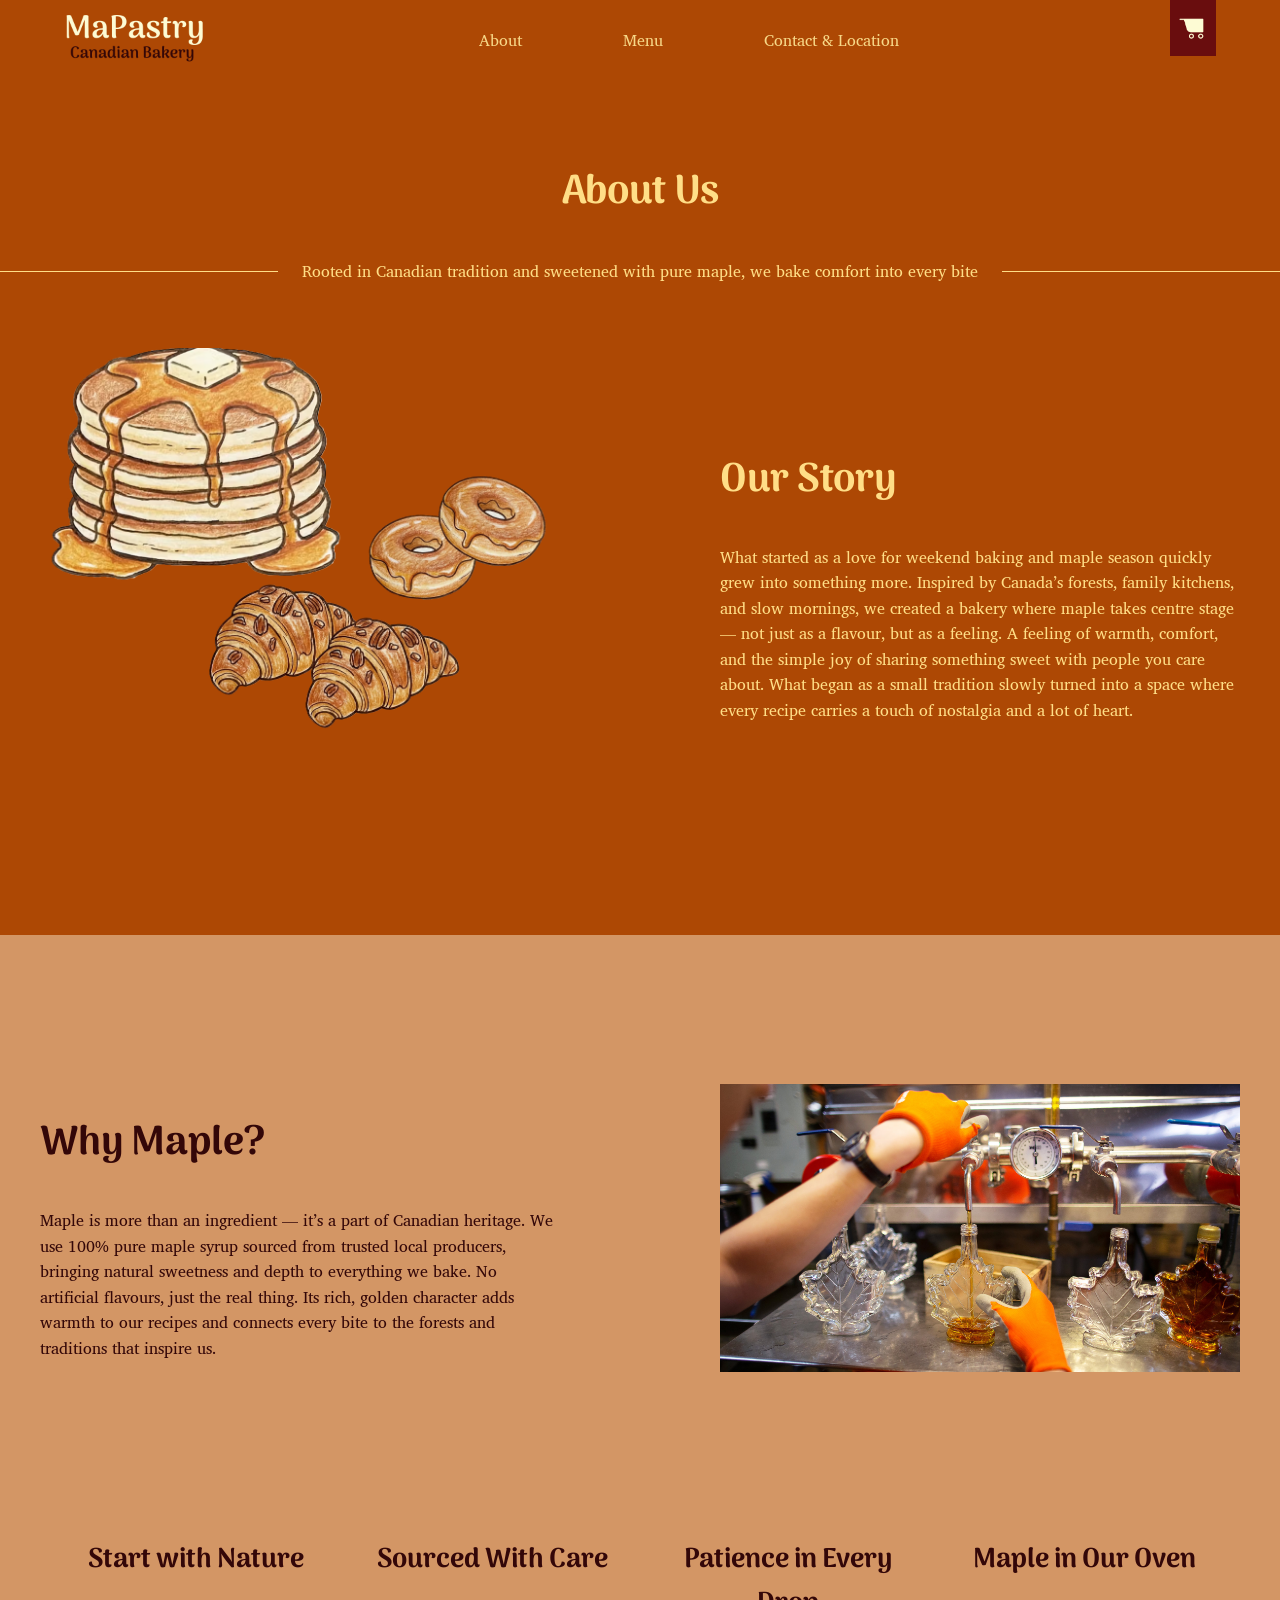
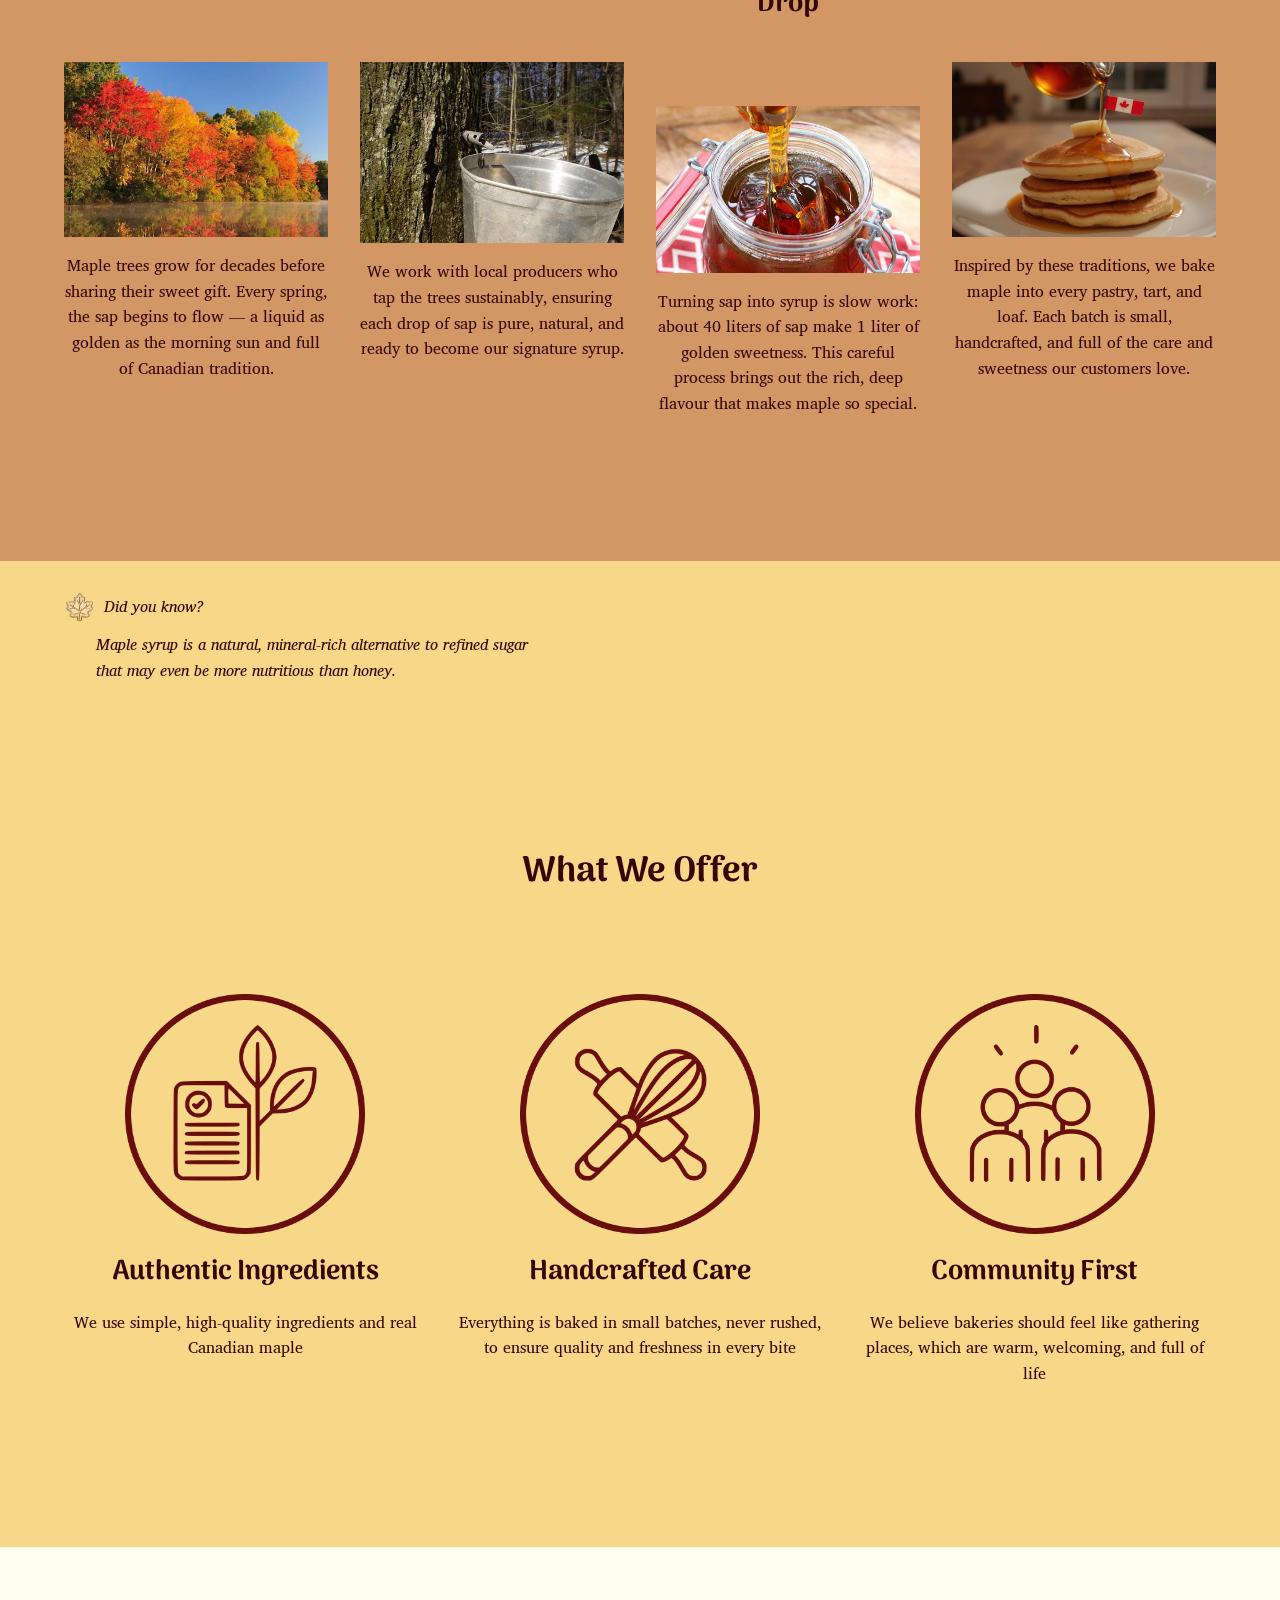
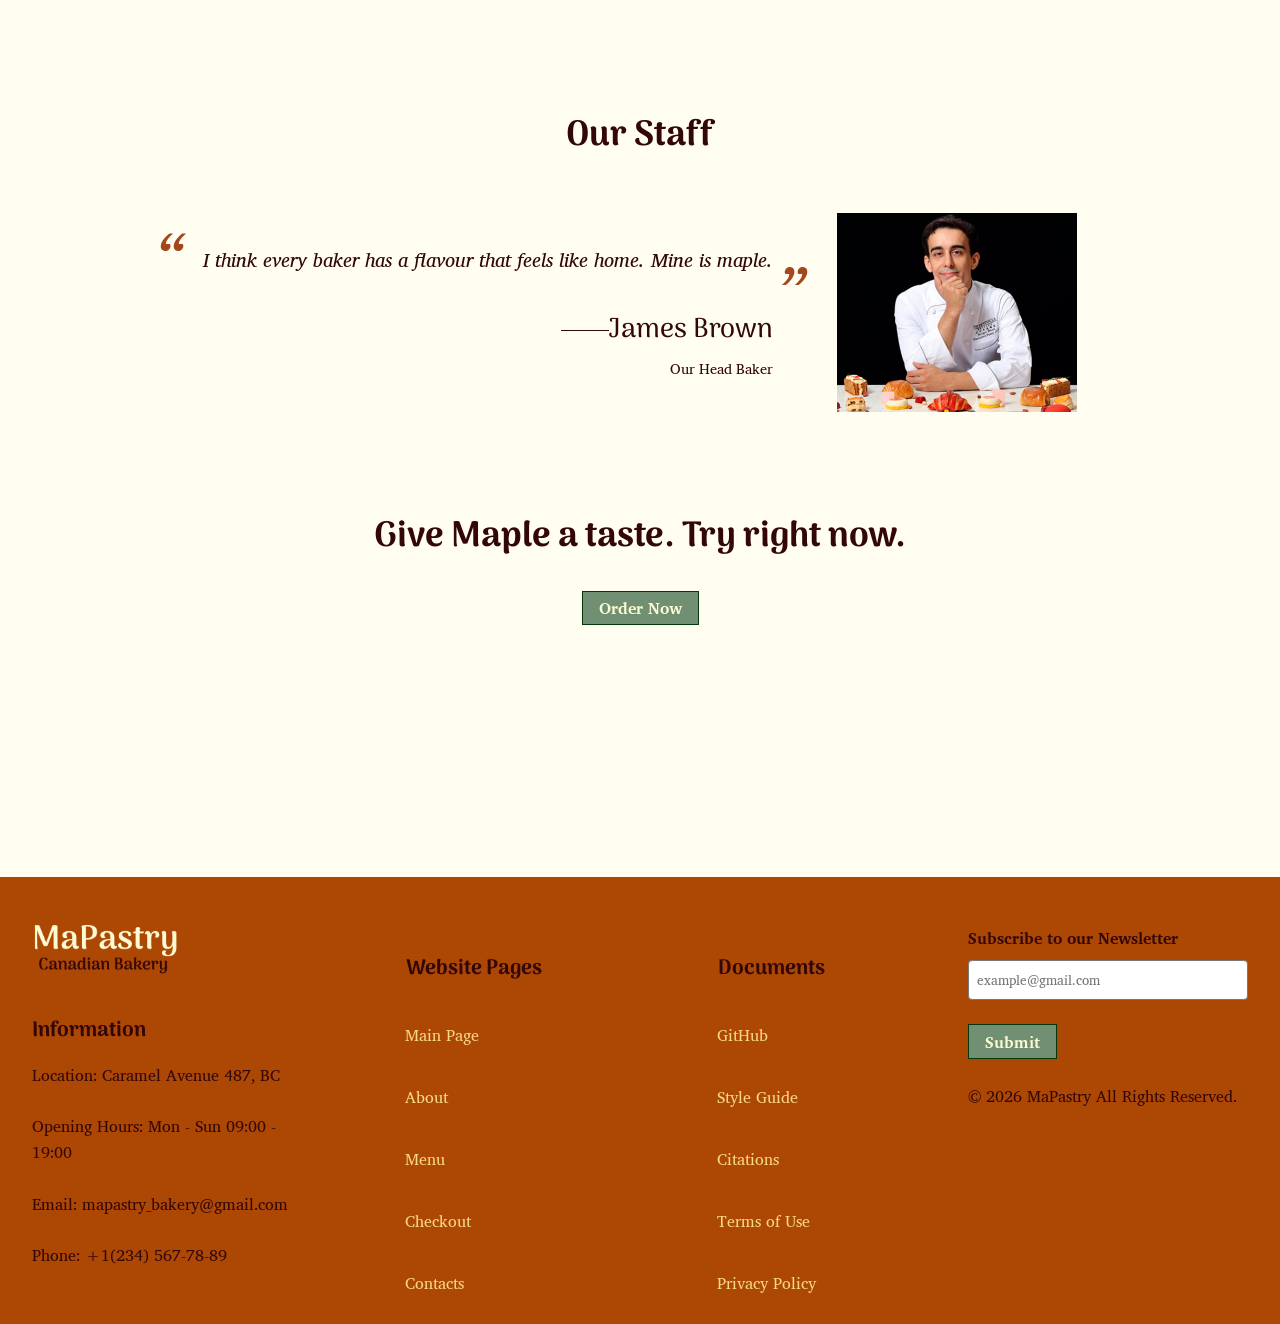
==== about.html @ 898b1d16 "Footer headings and Mobile layout CHnaged the heagings of the footer and adjusted buttons spacing in" ====
<!DOCTYPE html>
<html lang="en">
<head>
  <meta charset="utf-8">
  <meta name="viewport" content="width=device-width, initial-scale=1.0">
  
  <title>MaPastry – Canadian Bakery</title>

  <link href="main.css" rel="stylesheet">
  <link href="grids.css" rel="stylesheet">
  <link href="https://fonts.googleapis.com/css2?family=Arima+Madurai:wght@500;700;900&family=Charis+SIL:wght@400;700&display=swap" rel="stylesheet">
  <meta name="viewport" content="width=device-width, initial-scale=1.0">
</head>

<body class="about-page">
  <!--NAVIGATION BAR-->
  <nav id="navbar" class="navbar">
  <div class="logo">

      <a href = "landingPage.html" class = "logo">
        <img src="img/mapastry-logo.png" alt="MaPastry Canadian Bakery logo (for about page)">
      </a>
    
  </div>

  <div class="main-nav">
    <a href="about.html" class="nav">About</a>
    <a href="product-list.html" class="nav">Menu</a>
    <a href="contacts.html" class="nav">Contact & Location</a>
  </div>

   <div class="cart">
    <a href="checkout.html" class = "icon">
      <img src="img/cart-icon.png" class = "default" alt="Shopping cart icon default (for about page)">
      <img src="img/cart-hover.png" class="hover" alt="Shopping cart icon hover (for about page)">
    </a>
  </div>

</nav>

<!--<p ORANGE SECTION !-->
  <section class="bgOrange">
    <h2>About Us</h2>

<p class="orangeSection-subtitle">
 Rooted in Canadian tradition and sweetened with pure maple, we bake comfort into every bite
</p>

  <div class="about-container">
    
    <img src="img/aboutImg.png" alt="Drawings of Crepes, croissants and donuts with maple syrop (for about page)">

    <div class="about-text">
      <h2>Our Story</h2>
      <p>
       What started as a love for weekend baking and maple season quickly grew into something more. Inspired by Canada’s forests, family kitchens, and slow mornings, we created a bakery where maple takes centre stage — not just as a flavour, but as a feeling. A feeling of warmth, comfort, and the simple joy of sharing something sweet with people you care about. What began as a small tradition slowly turned into a space where every recipe carries a touch of nostalgia and a lot of heart.
      </p>
    </div>

  </div>
</section>

<!-- BEIGE SECTION !-->
<section class="bgBeige">

  <div class="about-container">

     <div class="about-text">
      <h2>Why Maple?</h2>
      <p>
       Maple is more than an ingredient — it’s a part of Canadian heritage. We use 100% pure maple syrup sourced from trusted local producers, bringing natural sweetness and depth to everything we bake. No artificial flavours, just the real thing. Its rich, golden character adds warmth to our recipes and connects every bite to the forests and traditions that inspire us.
      </p>
    </div>

    <img src="img/mapleSyrupProd.jpg" alt="Image of maple syrup production. Some person pours syrup in orange gloves (for about page)">


  </div>
</section>

<section class="bgBeige">
  <div class="news-columnsABOUT">

  <div class="news-card">
    <h3>Start with Nature</h3>
      <img src="img/sugar_maple1.png" alt="Maple tree in the forest near the lake - red, yellow, and green trees  (for about page)">
    <p>
       Maple trees grow for decades before sharing their sweet gift. Every spring, the sap begins to flow — a liquid as golden as the morning sun and full of Canadian tradition.
    </p>
  </div>

  <div class="news-card">
    <h3>Sourced With Care</h3>
      <img src="img/sugar_maple2.png" alt="Maple syrup production. A bucket hanging on the tree to collect sap (for about page)">
    <p>
       We work with local producers who tap the trees sustainably, ensuring each drop of sap is pure, natural, and ready to become our signature syrup.
    </p>
  </div>

  <div class="news-card">
    <h3>Patience in Every Drop</h3>
      <img src="img/sugar_maple3.png" alt="Maple syrup production. Syrup being poured into a container (for about page)">
    <p>
      Turning sap into syrup is slow work: about 40 liters of sap make 1 liter of golden sweetness. This careful process brings out the rich, deep flavour that makes maple so special.
  </div>

  <div class="news-card">
    <h3>Maple in Our Oven</h3>
      <img src="img/sugar_maple4.png" alt="Image of crepes with maple syrup on top (for about page)">
    <p>
     Inspired by these traditions, we bake maple into every pastry, tart, and loaf. Each batch is small, handcrafted, and full of the care and sweetness our customers love.
    </p>
    </div>
  </div>

</section>

<!-- YELLOW SECTION !-->
 <section class="bgYellow">

 <div class="canadian-badge bgYellow">
    <div class="badge-top">
      <img src="img/maple-leaf.png" alt="Maple leaf icon - a small hint.(for about page)">
      <span>Did you know?</span>
      </div>
      <p>Maple syrup is a natural, mineral-rich alternative to refined sugar that may even be more nutritious than honey.</p>
    </div>

    <h2>What We Offer</h2>
<div class="values-columns">
  <div class="news-card">
      <img src="img/leafIcon.png" alt="Icon of High quality ingredients - paper and leaf. (for about page)">
      <h3>Authentic Ingredients</h3>
    <p>
     We use simple, high-quality ingredients and real Canadian maple
    </p>
    </div>

     <div class="news-card">
      <img src="img/bakeIcon.png" alt="Icon of Bakery - rolling pin and whisk. (for about page)">
      <h3>Handcrafted Care</h3>
    <p>
    Everything is baked in small batches, never rushed, to ensure quality and freshness in every bite
    </p>
    </div>

     <div class="news-card">
      <img src="img/commIcon.png" alt="Icon of Community - group of 3 people. (for about page)">
      <h3>Community First</h3>
    <p>
    We believe bakeries should feel like gathering places, which are warm, welcoming, and full of life
    </p>
    </div>
</div>
</section>

<!-- WHITE STAFF QUOTE SECTION !-->
<section class="staff-quote">

      <h2>Our Staff</h2>
  
 <div class="staff-content">

    <div class="quote-side">
      <div class="quote-text">
        <p>
          I think every baker has a flavour that feels like home.
          Mine is maple.
        </p>
      </div>

      <div class="quote-author">
        <h3>James Brown</h3>
        <p>Our Head Baker</p>
      </div>
    </div>

    <div class="staff-image">
      <img src="img/chefBake.png" alt="Image of the person on the black background- James Brown Head Baker">
    </div>

  </div>

  <h2>Give Maple a taste. Try right now.</h2>
   <a href="product-list.html" class="form-button">
        Order Now
      </a>
</section>
 

<!-- FOOTER -->
<footer class = "web-footer">
        <div class = "footer-container">
          <div class = "footer-column-first">
            <img src="img/mapastry-logo.png" alt="MaPastry Canadian Bakery logo" width = 150 height = 50>
            <h4>Information</h4>
            <p>Location: Caramel Avenue 487, BC</p>
            <p>Opening Hours: Mon - Sun 09:00 - 19:00</p>
            <p>Email: mapastry_bakery@gmail.com</p>
            <p>Phone: +1(234) 567-78-89</p>
          </div>
          <div class = "footer-column-second">
            <h4>Website Pages</h4>
            <a href="landingPage.html" class="navFooter">Main Page</a>
            <a href="about.html" class="navFooter">About</a>
            <a href="product-list.html" class="navFooter">Menu</a>
            <a href="checkout.html" class="navFooter">Checkout</a>
            <a href="contacts.html" class="navFooter">Contacts</a>
          </div>
          <div class = "footer-column-third">
            <h4>Documents</h4>
            <a href="https://github.com/Makusa-san/iat339-p2-team3" class = "navFooter">GitHub</a>
            <a href="https://makusa-san.github.io/iat339-p2-team3/index.html" class = "navFooter">Style Guide</a>
            <a href="https://makusa-san.github.io/iat339-p2-team3/index.html#citations" class = "navFooter">Citations</a>
            <a href = "#" class = "navFooter">Terms of Use</a>
            <a href = "#" class = "navFooter">Privacy Policy</a>
          </div>
          <div class = "footer-column-fourth">
            <div class = "form-elements">
              <label for = "form-name">Subscribe to our Newsletter</label>
                <input type = "text" name = "form-name" id = "form-name" placeholder = "example@gmail.com">  
            </div>
            <a href="#" class="form-button">Submit</a>
            <p>© 2026 MaPastry All Rights Reserved.</p>
          </div>
        </div>
      </footer>
 
</body>
</html>
---- main.css ----
/*
  STYLE GUIDE STYLING 
  Default styling for the style guide 
*/

code{
  white-space: pre-wrap; /* used to ensure that code examples adjust to the page size, found here: https://developer.mozilla.org/en-US/docs/Web/CSS/Reference/Properties/white-space */
  background-color: #EEE;
  padding: 0.5rem;
  display: block;
}

body {
  font-family: "Charis SIL", serif;
  background: #FFFEF1;
  color: #330708;
  padding: 2rem;
  margin: 0;
}



header{
  background: #AD4804;
  color: #F7D888;
  padding: 2rem;
  margin-bottom: 2rem;
  display: flex;
  gap: 1.5rem;
  flex-wrap: wrap; /* used to adjust header elements placing: https://developer.mozilla.org/en-US/docs/Web/CSS/Reference/Properties/flex-wrap*/
  border-radius: 1.75rem;
}


.style-guide-page header nav {
  display: flex;
  flex-wrap: wrap;  /* https://developer.mozilla.org/en-US/docs/Web/CSS/Reference/Properties/flex-wrap*/
  gap: 0.5rem;        
}

header nav a{
  color: #F7D888;
  text-decoration: none;
  padding: 0.6rem 1rem;
  transition: 0.2s;
  margin-left: 1rem;
}


header nav a:hover {
  background: #6E2606;
  color: #FDFBD4;
}

.element {
  background: white;
  padding: 1.5rem;
  border-radius: 1rem;
  margin-bottom: 1.5rem;
  box-shadow: 0 2px 8px rgba(0,0,0,0.08); /*used fror style and aestheitic: https://developer.mozilla.org/en-US/docs/Web/CSS/Reference/Properties/box-shadow */
}

h1{
  font-family: "Arima Madurai", cursive;
  font-size: 2.8rem;
  padding: 0.6rem 1rem;
  color: #FDFBD4;
 
}

h2 {
  font-family: 'Arima Madurai', cursive;
  margin-top: 6rem;
  font-size: 2.2rem;
}

h3 {
  font-family: 'Arima Madurai', cursive;
  margin-top: 1rem;
  font-size: 1.7rem;
}

h4 {
  font-family: 'Arima Madurai', cursive;
  margin-bottom: 0.25rem;
  font-size: 1.3rem;

}
h5 {
  font-family: 'Arima Madurai', cursive;
  margin-bottom: 0.25rem;
  font-size: 1rem;

}

p {
  margin-top: 0;
}
 /* FOOTER STYLING ------------------- */
.web-footer{
  background: #AD4804;
  padding: 3rem 2rem 1.5rem 2rem;
}
.navFooter {
  display: inline-block;
  align-self: flex-start;
  color: #F7D888;
  text-decoration: none;
  padding: 0.25rem 0.8rem;
  margin-left: 3rem;
  transition: 0.3s ease;
}

.navFooter:hover{
  background: #6E2606;
  color: #FDFBD4;
}

.footer-container{
  display: grid;
  grid-template-columns: repeat(4, 1fr);
  gap: 2rem;
}

.footer-column-first, .footer-column-second, .footer-column-third, .footer-column-fourth {
  display: flex;
  flex-direction: column;
}

.footer-column-first{
  gap: 0.6rem;
}

.footer-column-second{
  gap: 1.75rem;
  white-space: nowrap;
}

.footer-column-third{
  gap: 1.75rem;
  white-space: nowrap;
}

.footer-column-fourth{
  gap: 1.5rem;
}

.footer-column-fourth .form-button {
  align-self: flex-start;
}

.footer-column-second h4 {
  margin-left: 3.9rem;
}

.footer-column-third h4 {
  margin-left: 3.9rem;
}

@media (max-width: 60rem) {

  .footer-column-first img{
    margin-left: 0.5rem;
  }

  .footer-container {
    grid-template-columns: 1fr 1fr;
  }

  .footer-column-first {
    grid-column: 1 / -1;
    align-items: center;
  }

  .footer-column-second{
    align-items: center;
  }

  .footer-column-third{
    align-items: center;
  }

  .footer-column-fourth {
    grid-column: 1 / -1; 
    align-items: center;
    margin-top: 3rem;
  }

  .footer-column-fourth .form-button {
    align-self: center;
  }

  .footer-column-second h4 {
    margin-left: 0;
  }

  .footer-column-third h4 {
    margin-left: 0;
  }

}

@media (max-width: 25rem) {
  .footer-container {
    grid-template-columns: 1fr;
    justify-items: center;
  }

  .footer-column-second .navFooter,
  .footer-column-third .navFooter {
    margin-left: 0;
  }

  .footer-column-second{
    align-items: flex-start;
  }


}

/* 
  INTERACTIVE ELEMENTS -------------------
*/

.text-link {
  color: #AD4804;
  font-weight: 600;
  transition: 0.2s;
}

.text-link:hover {
  color: #E60E0E;
  text-decoration: underline;
}

.text-link:focus {
  outline: 1px solid #E60E0E;
}



.nav-link {
  background: #AD4804;
  color: #F7D888;
  text-decoration: none;
  padding: 0.6rem 1rem;
  display: inline-block;
  transition: 0.2s;
}

.nav-link:hover, .nav-link:focus {
  background: #6E2606;
  color: #FDFBD4; 
}

.button, .button-nav, .product-link {
 background: #AD4804;
  color: #F7D888;
  border: none;
  padding: 0.6rem 1rem;
  text-decoration: none;
  transition: 0.2s;
}

.button-nav:hover, .button-nav:focus, .button:hover, .button:focus, .product-link:hover, .product-link:focus {
  background: #6E2606;
  color: #FDFBD4; 
}

.form-elements, .payment-form{
  display: flex;
  flex-direction: column;
  gap: 0.6rem;
  max-width: 25rem;
}


.form-elements label {
    font-weight: 600;
}

.image-link {
  display: block;
  width: 18rem;
  height: 12rem;
}

.image-link img {
  width: 100%;
  height: 100%;
  object-fit: cover;
  transition: transform 0.25s;
}


.form-elements input {
  border: 1px solid #787878;
  border-radius: 0.25rem;
  padding: 0.5rem;
  font-family: "Charis SIL", serif;
  transition: 0.2s;
}

input {
  padding: 0.5rem;
  border-radius: 6px;
  border: 1px solid #ccc;
}

.radio {
  display: flex;
  align-items: center;
  font-size: 18px;
  gap: 10px;
}

.radio input {
  display: none;
}

/*learnt how to style custom radio buttons here: https://gist.github.com/Cutcopy/3fce01b4e66c4663ef27*/
.custom-radio {
  width: 18px;
  height: 18px;
  border: 2px solid #787878;
  border-radius: 50%;
  position: relative;
}

.radio input:hover + .custom-radio, .radio input:focus + .custom-radio {
  border-color: #330708;
}

.radio input:checked + .custom-radio {
  border-color: #330708;
}

.radio input:checked + .custom-radio::after {
  content: "";
  width: 10px;
  height: 10px;
  background: #330708;
  border-radius: 50%;
  position: absolute;
  top: 50%;
  left: 50%;
  transform: translate(-50%, -50%);
}


.form-elements input:hover, .form-elements input:focus {
  outline: none;
  border: 1px solid #330708;
  box-shadow: 0 0 0 2px rgba(51, 7, 8, 0.2);
}

#form-post {
    margin-bottom: 1rem;
}

.form-post{
    margin-left: 15rem;
}

.image-link:hover img, .image-link:focus img {
  filter: brightness(1.08) saturate(1.08); /*looked up for some effects when hovering over image: https://developer.mozilla.org/en-US/docs/Web/CSS/Reference/Values/filter-function/brightness */
}

/* 
  TEXT ELEMENTS -------------------
*/

.ordered-list li{
  margin-bottom: 1rem;
}

/* 
  COMBINED ELEMENTS -------------------
*/

section{
  margin-bottom: 3rem;
}


.product-listing {
  width: 18.25rem;
  max-width: 100%;
  background: white;
  border: 1.5px solid;
  border-color: #330708;
  text-align: center;
}


.product-listing h4, .product-allergens, .product-description {
 text-align: left;
 margin-left: 1rem;
 color: #AD4804;
}


.product-listing h4{
 font-family: "Charis SIL", serif;
}
.product-description{
 font-weight: 200;
}
.product-allergens{
  margin-bottom: 1.5rem;
  text-decoration: underline;
  font-style: italic;
  font-weight: 400;
  letter-spacing: 0.03rem;
}


.card-footer {
  display: flex;
  justify-content: space-between;
  align-items: center;
  padding: 0.6rem 1rem;
  border-radius: 0.5rem;
}

.card-footer .product-cost {
  font-weight: 700;
  color: #734217;
  margin: 0;
}

.form-button {
  background: #708F73;
  font-family: "Charis SIL", serif;
  color: #FDFBD4;
  padding: 0.2rem 1rem;
  border: 1.5px solid #043709;
  transition: 0.2s;
  font-weight: 600;
  text-decoration: none;
  
}

.form-buttonRESET {
  background: transparent;
  font-family: "Charis SIL", serif;
  color: #4C6D4F;
  padding: 0.2rem 1rem;
  border: 1.5px solid #043709;
  transition: 0.2s;
  font-weight: 600;
  text-decoration: none;
}

.form-buttonRESET:hover {
 background: #F7D888;
  color: #6E2606;
  border: 1.5px solid #690D0E;
}

.form-button:hover {
  background: #F7D888;
  color: #6E2606;
  border: 1.5px solid #690D0E;
}

.form-button, .radio-option {
  font-size: 1rem; 
}

.cart-header {
  font-weight: 700;
}

.cart-header,
.cart-item,
.cart-total {
    display: grid;
    grid-template-columns: 1fr 6rem;
    align-items: center;
    padding: 0.5rem 0;
    border-bottom: 1px solid #330708;
    box-sizing: border-box;
}
.checkout-cart {
    max-width: 70rem; 
    margin: 0 auto;
    padding: 0 1.5rem;
}

.cart-total {
    padding: 0.8rem 0;
    font-weight: 700;
    font-size: 1.2rem;
    text-decoration: underline;

}

.cart-items {
    padding: 0;
    margin: 0;
    list-style: none;
}

.cart-item {
  display: grid;
  grid-template-columns: 4fr 1fr; /* looked how to place elements in columns: https://developer.mozilla.org/en-US/docs/Web/CSS/Reference/Properties/grid-template-columns*/
  align-items: center;

  padding: 0.5rem 0rem;
  border-bottom: 1px solid #330708;

}

.item-details {
  display: flex;
  align-items: center;
  gap: 0.5rem;
}

.item-name{
  font-weight: 600;
}

.item-price {
  font-weight: 600;
  color: #330708;
}
.item-price,
.header-price,
.total-value {
    justify-self: end;
}

.cart-item-image {
    width: 9rem;
    height: 6rem;
    min-width: 9rem;
    min-height: 6rem;
    object-fit: cover;
    border: 1px solid #330708;
}
.cart-total {
    padding: 0.8rem 0;
    font-weight: 700;
    font-size: 1.2rem;
    text-decoration: underline;
    border-bottom: none; /* used to not apply underline at the end of the container: https://www.udacity.com/blog/2021/08/how-to-apply-the-css-property-border-bottom.html */
}

.total-label {
    justify-self: end;
    text-decoration: underline;
}

img{
  max-width:100%;
  height: auto;
  display: block;
}

p a, li a {
  overflow-wrap: anywhere; /* helped me to adjust text out of style guide componenets, in the imagery, found here: https://developer.mozilla.org/en-US/docs/Web/CSS/Reference/Properties/overflow-wrap */
  word-break: break-word; /* used for the same reason: https://css-tricks.com/almanac/properties/w/word-break/ */
}


/*
  PRODUCTS LISTING PAGE STYLING
*/

.products-page .navbar {
  background:#AD4804;
  position: sticky;
  top: 0
}

.mapastry-logo{
    display: flex;
    justify-content: center;
    align-items: center;
}
.products-page {
  padding: 0;
}

.products-page-header {
  position: sticky; /* https://developer.mozilla.org/en-US/docs/Web/CSS/Reference/Properties/position */
  top: 0;
  left: 0;
  width: 100%;
  z-index: 100; /* https://developer.mozilla.org/en-US/docs/Web/CSS/Reference/Properties/z-index */
  border-radius: 0;
  background: #AD4804; 
  display: flex;
  flex-direction: column;
  align-items: center;
  padding: 1rem 0;
  margin-bottom: 0;
}

.section-divider {
  border-top: 2px solid #AD4804;
  margin: 5rem;
  width: 60%;
  margin-left: auto;
  margin-right: auto;
}


.products {
  display: grid;
  grid-template-columns: repeat(auto-fit, 19.25rem); /*https://developer.mozilla.org/en-US/docs/Web/CSS/Reference/Values/repeat */
  gap: 2rem;
  justify-content: center;
  align-items: start;
}

.products-page-header .main-nav {
  display: flex;
  flex-wrap: wrap;
  gap: 1rem;
  justify-content: center;
}

.products-page h2 {
  padding: 2rem;
}

.page-header {
  text-align: center;
  margin-top: 2rem;
  margin-bottom: 0.5rem;
}

.page-description {
  text-align: center;
  max-width: 45rem; 
  margin: 0 auto 6rem auto;
}

.products-page .element {
  max-width: 37.5rem;
  margin: 0 auto;
  padding: 1rem;
}

.products-page .payment-form {
  margin: 0 auto;
}

/*
  CHECKOUT PAGE STYLING
*/

.checkout-cart h2, .payment-form h2 {

  font-family: 'Arima Madurai', cursive;
  margin-top: 0.4rem;
  text-align: center;
}

.payment-form p {
  text-align: center;
  margin-top: 1.5rem;
}

.payment-form .radio {
  display: flex;
  align-items: center;
  justify-content: center;
  gap: 0.5rem;
  margin: 0.3rem 0;
}

.payment-form .form-button {
  display: inline-block;
  margin-top: 1rem;
  align-self: center;
  width: auto;
  text-align: center;
}

/* =========================
   LANDING PAGE
========================= */

.home-page {
  padding:0;
}

/* NAVIGATION BAR FOR LANDING PAGE */
.navbar {
  position: fixed;
  width: 100%;
  display: flex;
  justify-content: space-between;
  align-items: center;

  padding: 0 4rem;
  height: 5rem;
  box-sizing: border-box;

  background: transparent;
  z-index: 1;
}

.nav {
  color: #F7D888;
  text-decoration: none;
  padding: 1.7rem 3rem;
  transition: 0.3s ease;
}

.nav:hover {
  text-shadow: 0 0 10px rgb(255, 255, 255), 0 0 20px rgb(255, 255, 255), 0 0 30px rgb(255, 255, 255);
  color: #FDFBD4;
}

/* NAVIGATION BAR FOR OTHER PAGES */

.navbar.scrolled {
  background-color: #AD4804;
}

.navbar.scrolled .nav:hover {
  text-shadow: 0 0 0 rgba(0,0,0,0);
  background: #8B2E00;
}
.cart {
  display: flex;
  align-items: flex-start;
  height: 100%;
}

.cart img {
  height: 3.5rem;
}

.icon {
  position: relative; /* learnt how to position elements here: https://developer.mozilla.org/en-US/docs/Web/CSS/Reference/Properties/position */
  display: inline-flex; /* i learnt how to combine inline and flex here: https://developer.mozilla.org/en-US/docs/Web/CSS/Reference/Properties/display */
  align-items: center;
}

.icon .hover {
  position: absolute;   
  top: 0;
  right: 2;
  opacity: 0;
   transition: opacity 0.2s ease;
}

.icon:hover .hover {
  opacity: 1;
}

.icon:hover .default {
  opacity: 0;
}

/* TOP (LANDING PAGE) */
.top {
  position: relative;
  height: 100vh; /* I read about it here: https://developer.mozilla.org/en-US/docs/Web/CSS/Reference/Values/length#vh */
  background: url("img/mainBG.png") center/cover; /* I read about it here: https://developer.mozilla.org/en-US/docs/Web/CSS/Reference/Values/url_function */
  display: flex;
  flex-direction: column;
  justify-content: space-between;
  color: #FDFBD4;
  
}

.logo img {
  height: 3.125rem;
}

.top-content {
  max-width: 75rem;
  padding: 2rem 4rem 6rem 4rem;
}

.top-content h1 {
  font-size: 3rem;
  font-family: "Arima Madurai", cursive;
  margin-top: 20rem;
  margin-bottom: 1.5rem;
}

.top-content p {
  font-size: 1.1rem;
  line-height: 1.6;
  margin-bottom: 4rem;
  margin-left: 1rem;
  max-width: 35rem;
}

.buttonLAND {
  margin-left: 1rem;
}

.canadian-badge {
  display: flex;
  align-items: center;
  gap: 0.5rem;
  padding: 2rem 4rem;
  justify-content: flex-end;
  font-weight: 600;
  color: #F7D888; 
}

.canadian-badge img {
  height: 1.875rem;
}

/* =========================
   NEWS/UPDATES SECTION
========================= */
.news-columns {
  display: grid;
  grid-template-columns: repeat(4, 1fr); 
  gap: 2rem;
  padding: 4rem;
  max-width: 87.5rem;
  margin: 0 auto;
  margin-bottom: 6rem;
}

.newsabout-section {
  background: #FFFEF1;
  text-align: center;
  margin-bottom: 2rem;
  margin-top: 10rem;
}

.newsabout-section h2 {
  font-size: 2.5rem;
  color: #330708;
}

.section-subtitle {
  display: flex;
  align-items: center;
  justify-content: center;
  text-align: center;

  gap: 1.5rem;
  margin-top: 1rem;
  margin-bottom: 4rem;


  font-size: 1rem;
  color: #330708; 
}

.section-subtitle::before,
.section-subtitle::after {
  content: "";
  flex: 1;
  height: 1px;
  background-color: #330708; 
}

/* =========================
   ABOUT PAGE
========================= */

.about-page .navbar {
  background:#AD4804;
  position: fixed;   
  top: 0;
}

.about-page{
  padding: 0;

}

.about-page .nav:hover {
  background-color: #8B2E00; 
  color: #FDFBD4;
  text-shadow: none;
}
/* ORANGE SECTION */
.bgOrange {
  background: #AD4804;
  text-align: center;
  padding-top: 4rem;
  padding-bottom: 12rem;
  margin-bottom: 0;
}


.bgOrange h2 {
  font-size: 2.5rem;
  color: #FFDE87;
}

.bgOrange p {
  color: #FFDE87;
}

.orangeSection-subtitle {
  display: flex;
  align-items: center;
  justify-content: center;
  text-align: center;

  gap: 1.5rem;
  margin-bottom: 4rem;

  font-size: 1rem;
  color: #FFDE87; 
}

/* i learnt how to use pseudo elements to create lines on the sides of the subtitle here: https://developer.mozilla.org/en-US/docs/Web/CSS/Reference/Selectors/Pseudo-elements */
.orangeSection-subtitle::before,
.orangeSection-subtitle::after {
  content: "";
  flex: 1;
  height: 1px;
  background-color: #FFDE87; 
}

/* BEIGE SECTION */
.bgBeige {
  background: #D39665;
  text-align: center;
  padding-top: 5rem;
  margin-bottom: 0;
}

.bgBeige img {
  width: 100%;
  max-height: 22rem;
  padding-top: 4rem;
  object-fit: cover;
}
.news-columnsABOUT {
  display: grid;
  grid-template-columns: repeat(4, 1fr); 
  gap: 2rem;
  padding: 4rem;
  max-width: 87.5rem;
  margin: 0 auto;
  padding-bottom: 8rem;
}
.news-columns img {
  width: 100%;
  max-height: 12rem;
  object-fit: cover;
}

/* YELLOW SECTION */
.bgYellow {
  background: #F7D888;
  text-align: center;
  margin-bottom: 0;
  padding-bottom: 5rem;
}

.canadian-badge.bgYellow {
  color: #330708;
  display: flex;
  flex-direction: column;
  align-items: flex-start;
  gap: 0.5rem;
  justify-content: left;
  text-align: left;

}
.badge-top {
  display: flex;
  align-items: flex-start;
  gap: 0.5rem;
  font-weight: 500;
  font-style: italic;
}

.canadian-badge.bgYellow p {
  max-width: 30rem;
  font-weight: 400;
  font-style: italic;
  padding-left: 2rem;
}

.bgYellow h2{
  margin-top: 4rem;
}
.values-columns {
  display: grid;
  grid-template-columns: repeat(3, 1fr); 
  gap: 2rem;
  padding: 4rem;
  max-width: 87.5rem;
  margin: 0 auto;
}

.values-columns img {
  max-width: 100%;
  max-height: 15rem;
  margin: 0 auto;
}

/* WHITE SECTION (QUOTE PART) */
.staff-quote {
  text-align: center;
  padding-top: 4rem;
  padding-bottom: 16rem;
  margin-bottom: 0;
}

.staff-quote h2 {
  text-align: center;

}
.staff-content {
  display: flex;
  justify-content: center;
  align-items: center;
  gap: 4rem;
  margin-top: 3rem;
}

.quote-side {
  max-width: 40rem;
  text-align: left;
}

.quote-text p {
  position: relative;
  font-size: 1.25rem;
  font-style: italic;
  line-height: 1.6;
  color: #330708;
}

/* quotes */

/* I learnt how to make big quotes here: https://stackoverflow.com/questions/27426045/big-quotation-marks-styled-in-html-css */
.quote-text p::before {
  content: open-quote;
  font-size: 4rem;
  position: absolute;
  left: -3rem;
  top: -2.5rem;
  color: #a3471c;
}

.quote-text p::after {
  content: close-quote;
  font-size: 4rem;
  position: absolute;
  right: -2rem;
  bottom: -4rem;
  color: #a3471c;
}

.quote-author {
  margin-top: 2rem;
}

.quote-author h3 {
   display: flex;
  justify-content: flex-end;
  position: relative;
  font-weight: 500;
  margin: 0;
  padding-left: 4rem;
}

/* line before author name */ 
.quote-author h3::before {
 content: "";
  position: absolute;
  top: 50%;
  left: 60%;
  margin-left: 1rem;
  width: 3rem;
  height: 1px;
  background: #330708;
}

.quote-author p {
   display: flex;
  justify-content: flex-end;
  margin: 0.3rem 0 0 4rem;
  font-size: 0.9rem;
}

.staff-image img {
  max-width: 15rem;
  height: auto;
}


/* MOBILE RESPONSIVENESS */
@media (max-width: 61.125rem) {
  .navbar {
    flex-direction: column;
    height: auto;
    padding: 1rem 1.5rem;
    align-items: stretch; 
  }

  .logo {
    display: flex;
    align-items: center;
  }

  .cart {
    position: absolute;
    top: 0;
    right: 1.5rem;
    height: auto;
    align-items: center;
  }

  .cart img {
    height: 2.75rem;
  }

  .main-nav {
    display: flex;
    flex-direction: row;
    flex-wrap: wrap;
    justify-content: center;
    margin-top: 0.5rem;
    gap: 1.5rem;
  }

  .nav {
    padding: 0.3rem 1rem;
    font-size: 0.9rem;
  }

  .bgOrange h2 {
    padding-top: 2rem;
  }

}


@media (max-width: 56.25rem) {
  .news-columns {
    grid-template-columns: 1fr;
  }
  .news-columnsABOUT {
    grid-template-columns: 1fr;
  }

  .bgBeige img {
    padding: 0;
    max-width: 100%;
    height: auto;
  }
  .top-content {
    padding: 0rem 1.5rem;
  }
  .canadian-badge {
    justify-content: center;
    gap: 0.5rem;
  }

  
.quote-author h3::before {
 content: "";
  position: absolute;
  top: 50%;
  left: 48%;
  margin-left: 2rem;
  width: 3rem;
  height: 1px;
  background: #330708;
}
}

.news-card {
  text-align: center;
}

.news-card h3 {
  margin-bottom: 1rem;
}

.news-card p {
  margin-top: 1rem;
  line-height: 1.6;
}

.about-section {
  padding: 2rem;
}

.about-container {
  display: grid;
  grid-template-columns: 1fr 1fr;
  align-items: center;
  gap: 10rem;
  max-width: 75rem;
  margin: 0 auto;
}

.about-image img {
  width: 100%;
  height: auto;
}

.about-text {
  max-width: 35rem;
  text-align: left;
}
.about-text h2 {
  font-size: 2.5rem;
  margin-bottom: 2rem;
}

.about-text p {
  line-height: 1.6;
}

@media (max-width: 56.25rem) {
  .about-container {
    flex-direction: column;
    text-align: center;
  }
}
/*
  DETAILED VIEW PRODUCT PAGE
*/
.detailed-product-section .product-details .product-name {
  margin-left: 1rem;
}

.detailed-product-section .product-details .product-cost {
  font-size: 1.2rem;
}



.detailed-product-section .product-card {
  display: flex;
  justify-content: center;
  gap: 2rem;
  margin: 2rem auto;
  padding: 1.5rem;
}

.detailed-product-section .product-card img.product-image {
  width: 20rem;
  height: 15rem;
  object-fit: cover; 
  border: 1px solid #330708;
  display: block;
}

.detailed-product-section .product-details {
  display: flex;
  flex-direction: column;
  gap: 0.5rem;
  text-align: left;
}

.detailed-product-section .card-footer{
  display: flex;
  gap: 0.75rem;
  justify-content: flex-start; 
  align-items: center;
}

.recommended-section .product-listing .card-footer {
  display: flex;
  justify-content: space-between; 
  align-items: center;
  gap: 1rem;
}

.recommended-section h3 {
  text-align: center;
  width: 100%;
  margin-bottom: 2rem;
}

@media (max-width: 48rem) {
  .detailed-product-section .product-card  {
    flex-direction: column;
    align-items: center;
    text-align: center;
  }

  

  .detailed-product-section .card-footer a.form-button {
    width: 60%; 
  }


  .about-container {
    display: flex;
    justify-content: center;
    grid-template-columns: 1fr;
  }

  .about-container img{
    max-width: 70%;
      height: auto;
  }
  .about-text {
    text-align: center;
  }
  .about-text h2 {
    margin-top: 0;
    margin-bottom: 1rem;
  }

  .news-card{
     display: flex;
    justify-content: center;
    flex-direction: column;
      align-items: center;
    grid-template-columns: 1fr;
  }
  .news-card img{
    max-width: 70%;
    height: auto;
  }
  .values-columns {
    display: flex;
    flex-direction: column;
    align-items: center;
    grid-template-columns: 1fr;
  }

   .staff-content {
    flex-direction: column;
  }

  .staff-image {
    order: -1;
    margin-bottom: 2rem;
  }

  .quote-side {
    text-align: center;
  }

  .quote-author h3,
  .quote-author p {
    justify-content: center;
  }

  .quote-author h3::before {
  content: "";
  position: absolute;
  top: 50%;
  left: 20%;
  margin-left: 1rem;
  width: 3rem;
  height: 1px;
  background: #330708;
}

}


/*
  CONTACTS AND FEEDBACK PAGE

*/

.products-page .navbar {
  background:#AD4804;
  position: fixed;   
  top: 0;
}

.products-page .page-header {
  margin-top: 6rem;
}

.products-page .nav:hover {
  background-color: #8B2E00; 
  color: #FDFBD4;
  text-shadow: none;
}

.contact-section {
  margin: 0 auto 4rem;
  text-align: center;
  display: flex;
  justify-content: center;
  flex-direction: column;
  align-items: center;
  gap: 4rem;
}

.contacts-subtitle{
  display: flex;
  align-items: center;
  justify-content: center;
  text-align: center;
  gap: 1.5rem;
  margin-bottom: 4rem;
  font-size: 1rem;
  color: #330708;
  width: 100%;
}


.contacts-subtitle::before,
.contacts-subtitle::after{
  content: "";
  flex: 1;
  height: 1px;
  background-color: #330708;
}

.contacts-layout{
  display: flex;
  justify-content: space-between;
  gap: 10rem;
  width: 100%;
  max-width: 65rem;
  align-items: flex-start;
}

.contacts-info{
  width: 40rem;
  background-color: #D39665;
  border: 2px solid #690D0E;
  padding: 2rem;

}

.contacts-info img {
  margin-right: 1rem; 
}

.contacts-info h3{
  text-align: left;
  margin-bottom: 1.5rem;
}


.contact-item{
  display: flex;
  align-items: center;
  gap: 1rem;
  margin-bottom: 1rem;
}

.contact-item h4{
  margin: 0;
  text-align: left;
}

.contact-item p{
  text-align: left;
}

.contact-section .form-elements {
  display: flex;
  align-items: center;
  gap: 0.6rem;
  width: 100%;
  max-width: 25rem;
  padding-left: 1rem;
    padding-right: 1rem;
}

.contact-section .form-elements label {
  align-self: flex-start;
}

.contact-section .form-elements input,
.contact-section .form-elements textarea {
  width: 100%;
  padding: 0.5rem;
  border-radius: 0.25rem;
  border: 1px solid #787878;
  font-family: "Charis SIL", serif;
  box-sizing: border-box;
}

.contact-section .form-elements input:focus,
.contact-section .form-elements textarea:focus {
  outline: none;
  border: 1px solid #330708;
  box-shadow: 0 0 0 2px rgba(51, 7, 8, 0.2);
}

.contact-section .form-button{
  margin-top: 1.5rem;
}



@media (max-width: 40rem) {
  .contacts-layout {
    flex-direction: column;
    align-items: center;
    gap: 5rem;
  }

  .contacts-info,
  .form-elements {
    width: 100%;
    max-width: 25rem;
  }

  .contact-item {
    align-items: center; 
    text-align: left;
  }

  .contact-item img {
    margin-right: 1rem;
  }

  .form-button {
    align-self: center;
  }
  .form-elements {
    
  }
}
---- grids.css ----
*, 
*::before, 
*::after {
  box-sizing: border-box;
}
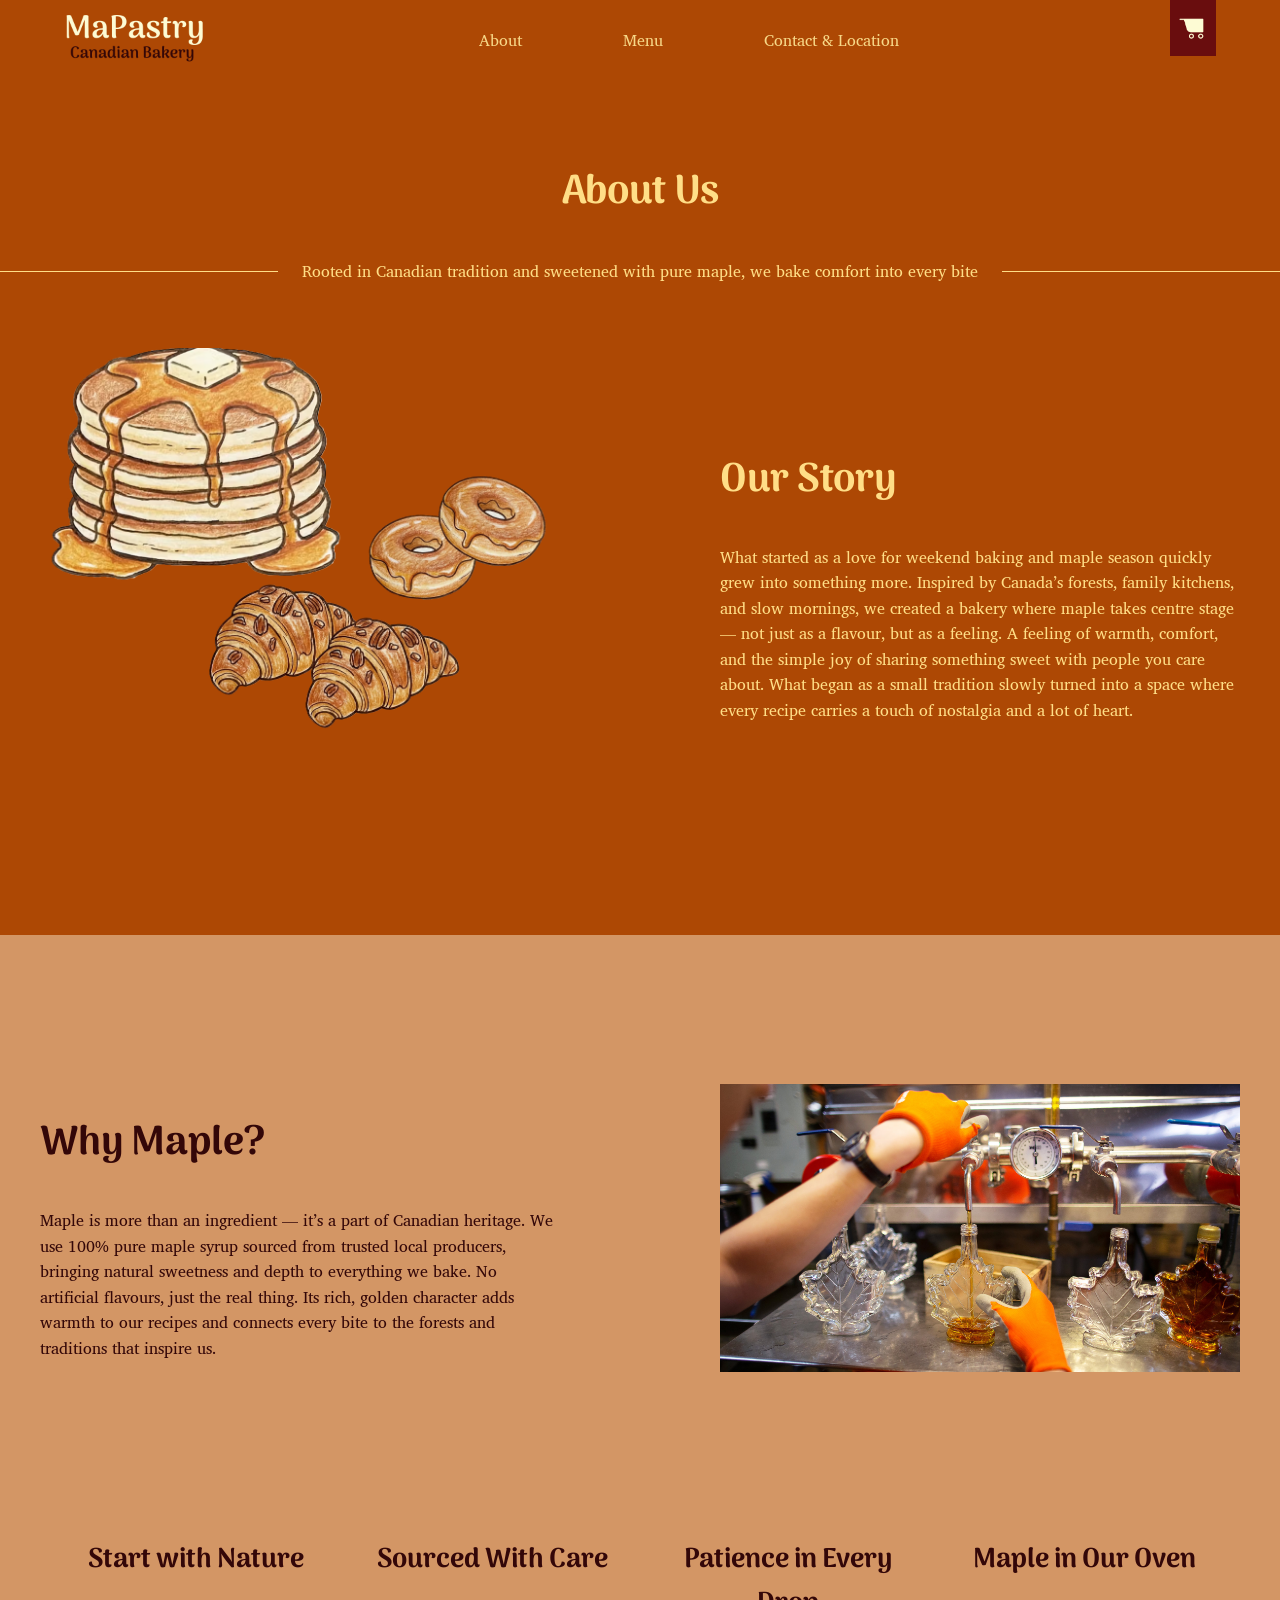
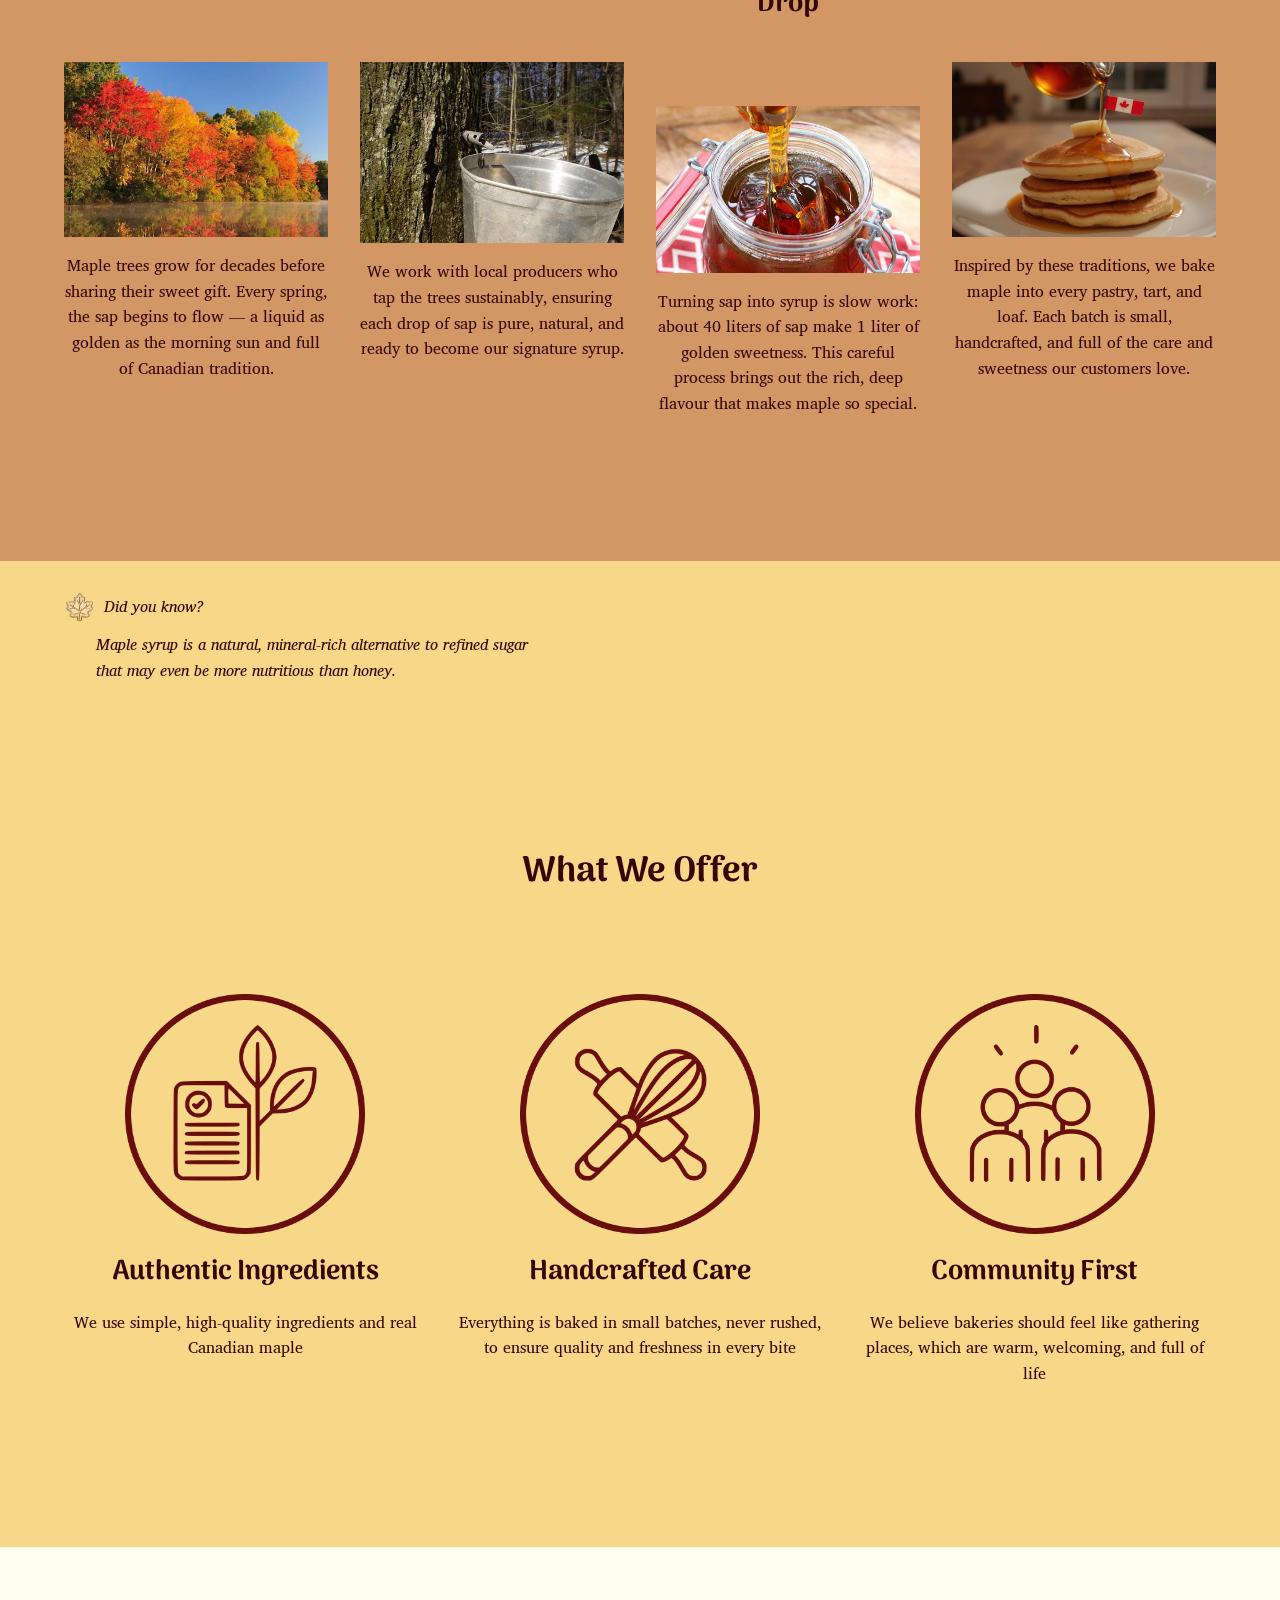
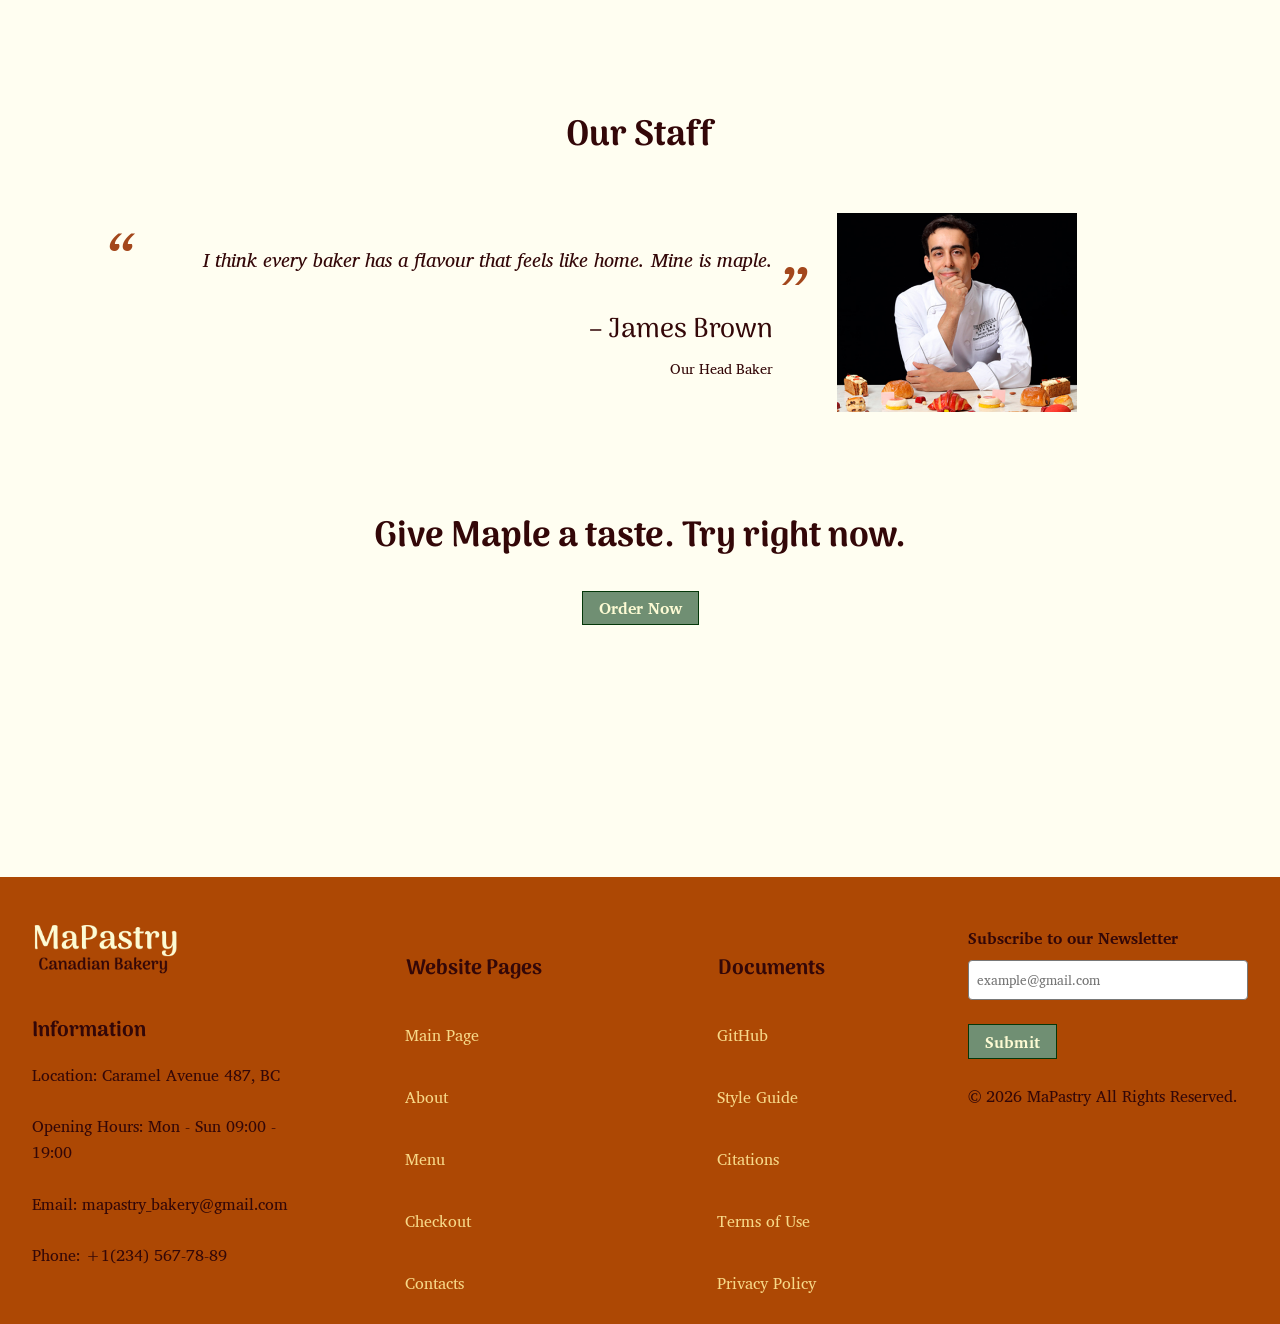
==== commit 82c3c841: "Fixing mobile layout and footer issues Changed how footer chnages in mobile version, making more pol" ====
--- a/about.html
+++ b/about.html
@@ -170,7 +170,7 @@
       </div>
 
       <div class="quote-author">
-        <h3>James Brown</h3>
+        <h3>– James Brown</h3>
         <p>Our Head Baker</p>
       </div>
     </div>
--- a/main.css
+++ b/main.css
@@ -157,7 +157,12 @@
   margin-left: 3.9rem;
 }
 
-@media (max-width: 60rem) {
+.footer-column-fourth .form-elements {
+  width: 100%;
+  max-width: 25rem;
+}
+
+@media (max-width: 62.875rem) {
 
   .footer-column-first img{
     margin-left: 0.5rem;
@@ -169,15 +174,20 @@
 
   .footer-column-first {
     grid-column: 1 / -1;
+  }
+
+  .footer-column-first{
     align-items: center;
   }
 
   .footer-column-second{
     align-items: center;
+    max-width: 20rem;
   }
 
   .footer-column-third{
     align-items: center;
+    max-width: 20rem;
   }
 
   .footer-column-fourth {
@@ -191,30 +201,85 @@
   }
 
   .footer-column-second h4 {
+    align-self: flex-start;
+  }
+
+  .footer-column-third h4 {
+    align-self: flex-start;
+  }
+
+}
+
+@media (min-width: 41.25rem) and (max-width: 62.875rem){
+
+  .footer-container-second{
+    margin-left: 15rem;
+  }
+}
+
+@media (max-width: 41.25rem) {
+  .footer-container {
+    grid-template-columns: 1fr;   
+  }
+
+  .footer-column-first{
+    align-items: start;
+    margin-left: 4rem;
+  }
+
+
+
+  .footer-column-second h4{
+    align-items: flex-start;
+  }
+
+  .footer-column-fourth{
+    align-items: flex-start;
+    margin-left: 3.5rem;
+    max-width: 40rem;
+  }
+
+  .footer-column-fourth .form-button{
+    align-self: flex-start;
+  }
+
+  .footer-column-first, .footer-column-fourth {
+  margin-left: 1.5rem;
+}
+
+  .footer-column-second,
+  .footer-column-third {
+    align-items: flex-start;
+  }
+
+  .footer-column-second h4,
+.footer-column-third h4 {
+  margin-left: 0;
+}
+
+.footer-column-second,
+  .footer-column-third {
+    align-items: flex-start;
+    padding-left: 1rem;
+  }
+
+  .footer-column-first h4{
+    align-items: flex-start;
+    padding-right: 1.5rem;
+  }
+
+  .navFooter {
     margin-left: 0;
   }
 
-  .footer-column-third h4 {
-    margin-left: 0;
-  }
-
-}
-
-@media (max-width: 25rem) {
-  .footer-container {
-    grid-template-columns: 1fr;
-    justify-items: center;
-  }
-
-  .footer-column-second .navFooter,
-  .footer-column-third .navFooter {
-    margin-left: 0;
-  }
-
-  .footer-column-second{
+  .footer-column-first{
+  align-items: flex-start;
+  margin-left: 1rem;
+}
+
+  .footer-column-first img{
     align-items: flex-start;
   }
-
 
 }
 
@@ -569,6 +634,28 @@
   PRODUCTS LISTING PAGE STYLING
 */
 
+.product-list-subtitle{
+  display: flex;
+  align-items: center;
+  justify-content: center;
+  text-align: center;
+  gap: 1.5rem;
+  margin-bottom: 4rem;
+  font-size: 1rem;
+  color: #330708;
+  width: 100%;
+  margin-bottom: 8rem;
+}
+
+
+.product-list-subtitle::before,
+.product-list-subtitle::after{
+  content: "";
+  flex: 1;
+  height: 1px;
+  background-color: #330708;
+}
+
 .products-page .navbar {
   background:#AD4804;
   position: sticky;
@@ -624,7 +711,7 @@
 }
 
 .products-page h2 {
-  padding: 2rem;
+  padding: 3rem;
 }
 
 .page-header {
@@ -649,12 +736,31 @@
   margin: 0 auto;
 }
 
+@media(max-width: 40rem){
+  .product-list-subtitle{
+    margin-bottom: 2rem;
+  }
+
+  .products-page h2 {
+    padding-top: 6rem;
+}
+
+  .products{
+  margin-left: 1rem;
+}
+
+}
+
 /*
   CHECKOUT PAGE STYLING
 */
 
+.products-page .checkout-element {
+  padding-top: 6rem;
+}
+
 .checkout-cart h2, .payment-form h2 {
-
+  margin-top: 6rem;
   font-family: 'Arima Madurai', cursive;
   margin-top: 0.4rem;
   text-align: center;
@@ -1042,7 +1148,7 @@
   content: open-quote;
   font-size: 4rem;
   position: absolute;
-  left: -3rem;
+  right: 40rem;
   top: -2.5rem;
   color: #a3471c;
 }
@@ -1069,17 +1175,7 @@
   padding-left: 4rem;
 }
 
-/* line before author name */ 
-.quote-author h3::before {
- content: "";
-  position: absolute;
-  top: 50%;
-  left: 60%;
-  margin-left: 1rem;
-  width: 3rem;
-  height: 1px;
-  background: #330708;
-}
+
 
 .quote-author p {
    display: flex;
@@ -1138,6 +1234,28 @@
     padding-top: 2rem;
   }
 
+  .quote-text p::before {
+  content: open-quote;
+  font-size: 4rem;
+  position: absolute;
+  right: 17rem;
+  top: -2.5rem;
+  color: #a3471c;
+}
+
+.quote-text p::after {
+  content: close-quote;
+  font-size: 4rem;
+  position: absolute;
+  right: -2rem;
+  bottom: -4rem;
+  color: #a3471c;
+}
+
+.quote-text p{
+  max-width: 16rem;
+}
+
 }
 
 
@@ -1162,17 +1280,7 @@
     gap: 0.5rem;
   }
 
-  
-.quote-author h3::before {
- content: "";
-  position: absolute;
-  top: 50%;
-  left: 48%;
-  margin-left: 2rem;
-  width: 3rem;
-  height: 1px;
-  background: #330708;
-}
+
 }
 
 .news-card {
@@ -1349,16 +1457,6 @@
     justify-content: center;
   }
 
-  .quote-author h3::before {
-  content: "";
-  position: absolute;
-  top: 50%;
-  left: 20%;
-  margin-left: 1rem;
-  width: 3rem;
-  height: 1px;
-  background: #330708;
-}
 
 }
 
@@ -1508,6 +1606,10 @@
     max-width: 25rem;
   }
 
+  .contacts-subtitle{
+    margin-bottom: 0rem;
+  }
+
   .contact-item {
     align-items: center; 
     text-align: left;
@@ -1520,7 +1622,5 @@
   .form-button {
     align-self: center;
   }
-  .form-elements {
-    
-  }
+
 }
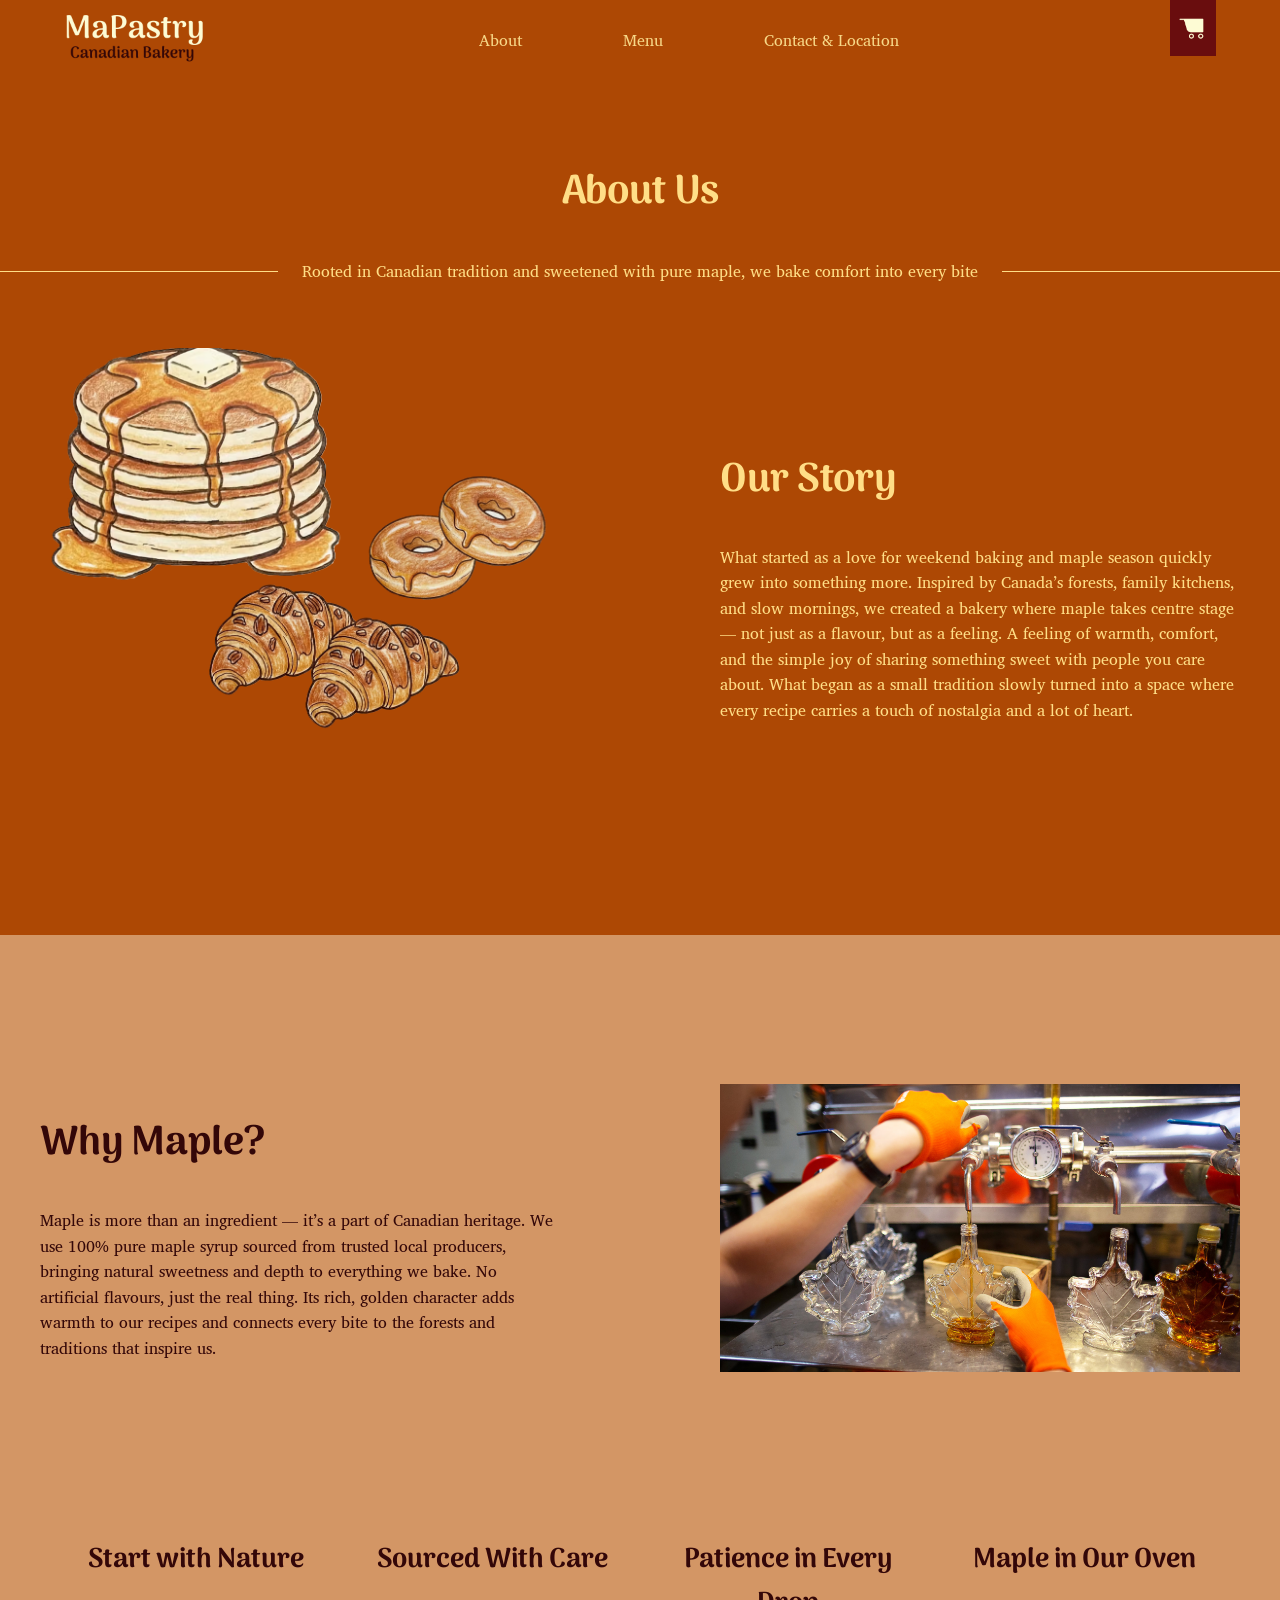
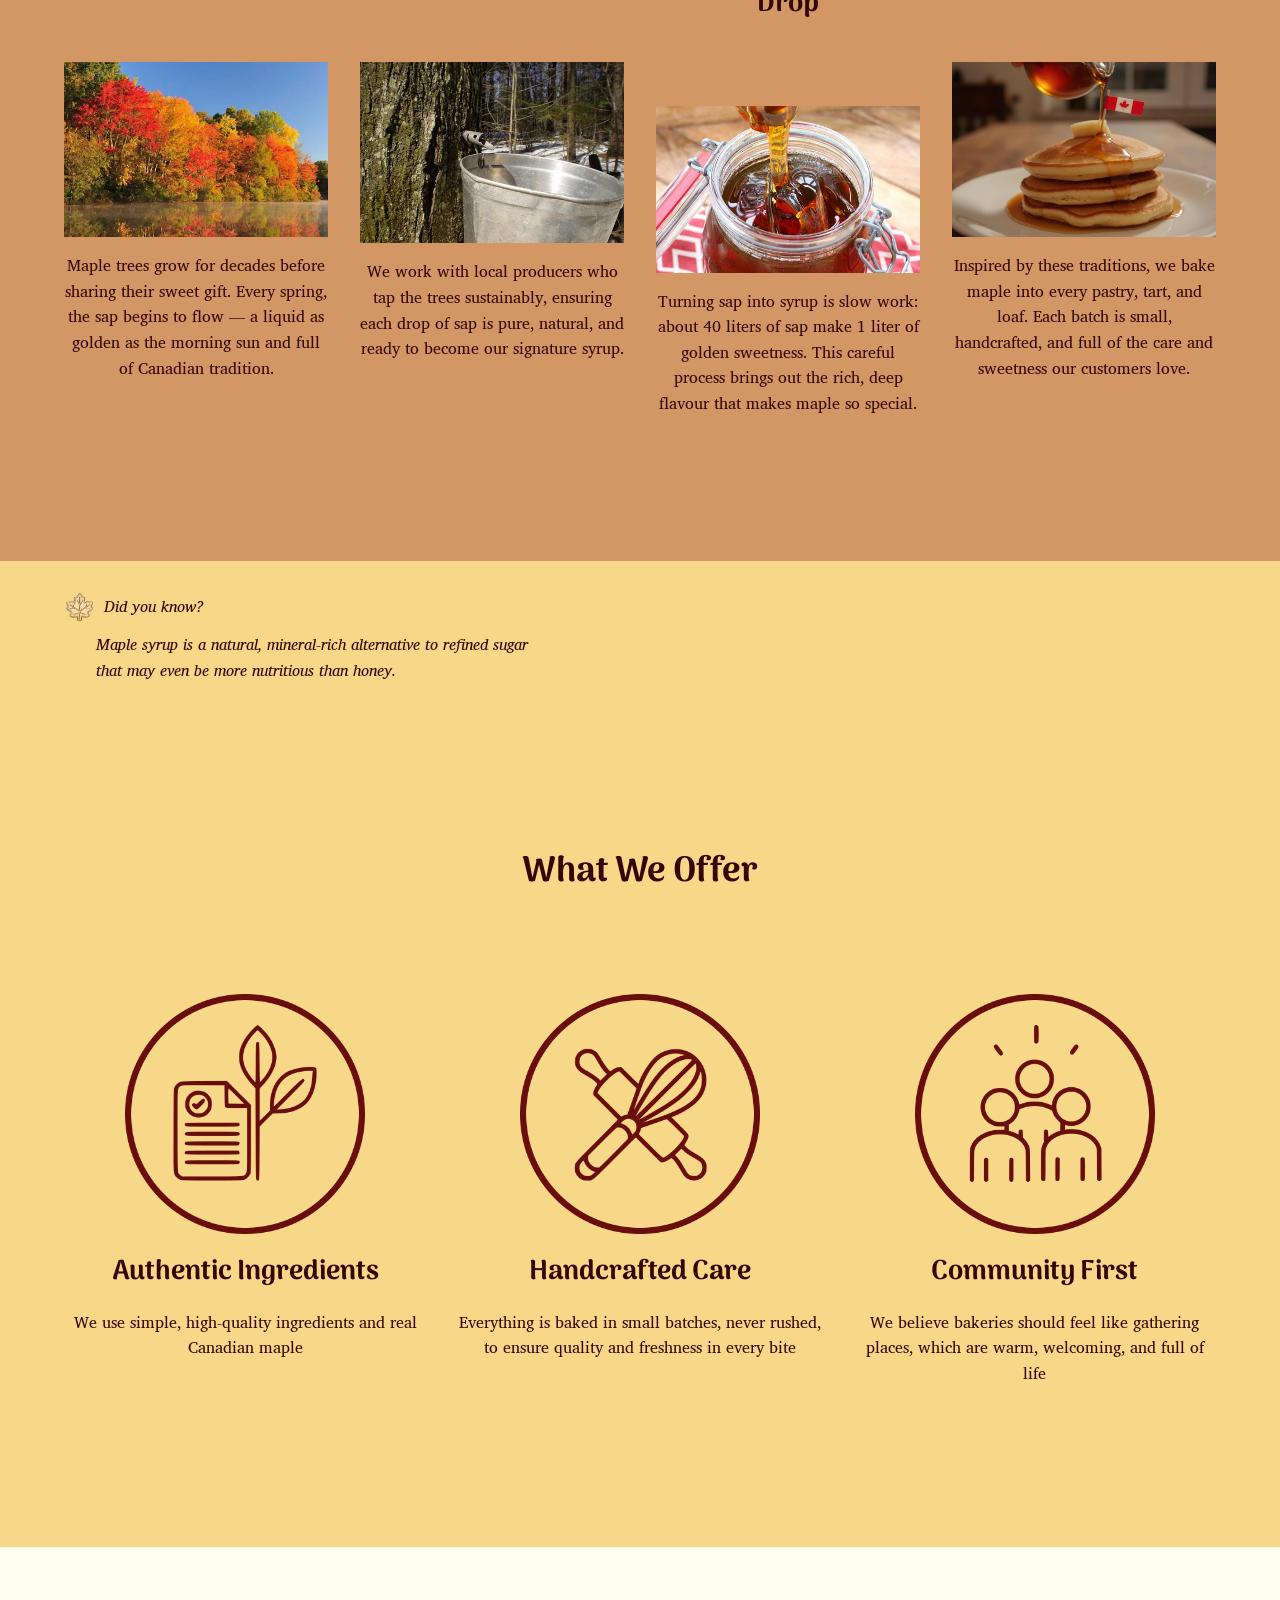
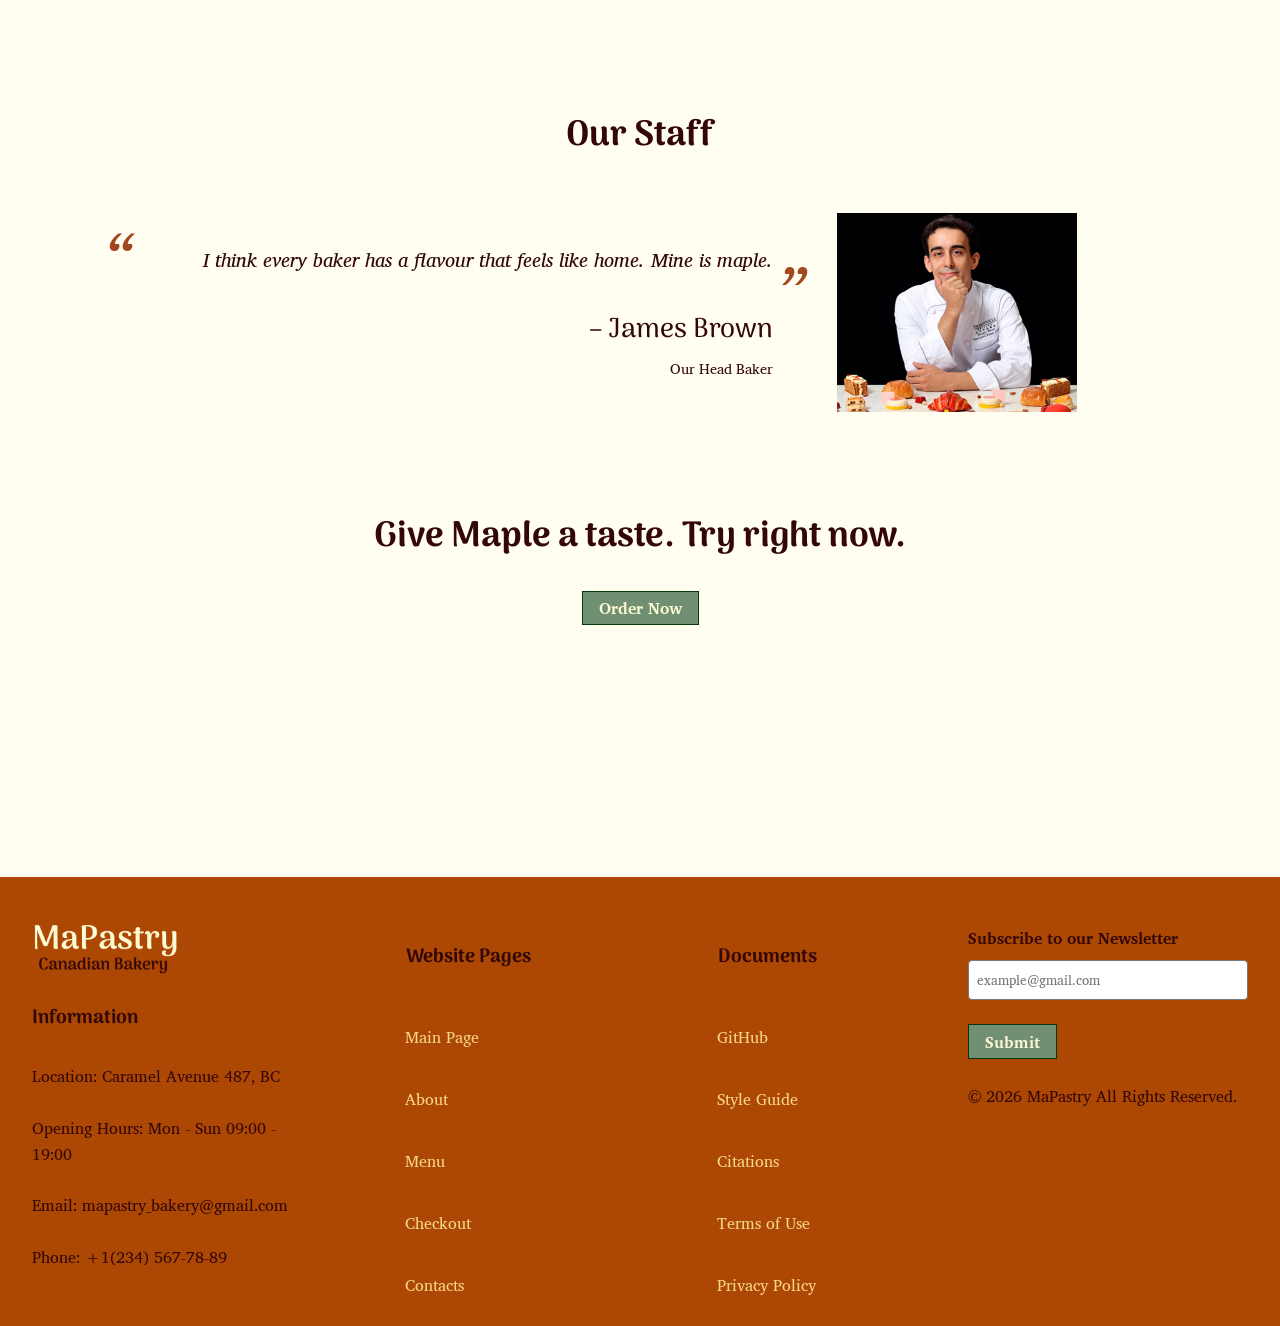
==== commit c9fb02c7: "Fixing bugs Fixing headings order and tags errors" ====
--- a/about.html
+++ b/about.html
@@ -193,14 +193,14 @@
         <div class = "footer-container">
           <div class = "footer-column-first">
             <img src="img/mapastry-logo.png" alt="MaPastry Canadian Bakery logo" width = 150 height = 50>
-            <h4>Information</h4>
+            <h3>Information</h3>
             <p>Location: Caramel Avenue 487, BC</p>
             <p>Opening Hours: Mon - Sun 09:00 - 19:00</p>
             <p>Email: mapastry_bakery@gmail.com</p>
             <p>Phone: +1(234) 567-78-89</p>
           </div>
           <div class = "footer-column-second">
-            <h4>Website Pages</h4>
+            <h3>Website Pages</h3>
             <a href="landingPage.html" class="navFooter">Main Page</a>
             <a href="about.html" class="navFooter">About</a>
             <a href="product-list.html" class="navFooter">Menu</a>
@@ -208,7 +208,7 @@
             <a href="contacts.html" class="navFooter">Contacts</a>
           </div>
           <div class = "footer-column-third">
-            <h4>Documents</h4>
+            <h3>Documents</h3>
             <a href="https://github.com/Makusa-san/iat339-p2-team3" class = "navFooter">GitHub</a>
             <a href="https://makusa-san.github.io/iat339-p2-team3/index.html" class = "navFooter">Style Guide</a>
             <a href="https://makusa-san.github.io/iat339-p2-team3/index.html#citations" class = "navFooter">Citations</a>
--- a/main.css
+++ b/main.css
@@ -100,6 +100,17 @@
 .web-footer{
   background: #AD4804;
   padding: 3rem 2rem 1.5rem 2rem;
+}
+
+.footer-column-first h3,
+.footer-column-first h4,
+.footer-column-second h3,
+.footer-column-second h4,
+.footer-column-third h3,
+.footer-column-third h4,
+.footer-column-fourth h3,
+.footer-column-fourth h4 {
+  font-size: 1.2rem;
 }
 .navFooter {
   display: inline-block;
@@ -127,6 +138,7 @@
   flex-direction: column;
 }
 
+
 .footer-column-first{
   gap: 0.6rem;
 }
@@ -149,11 +161,11 @@
   align-self: flex-start;
 }
 
-.footer-column-second h4 {
+.footer-column-second h3, .footer-column-second h4 {
   margin-left: 3.9rem;
 }
 
-.footer-column-third h4 {
+.footer-column-third h3,.footer-column-third h4 {
   margin-left: 3.9rem;
 }
 
@@ -630,6 +642,8 @@
 }
 
 
+
+
 /*
   PRODUCTS LISTING PAGE STYLING
 */
@@ -759,11 +773,44 @@
   padding-top: 6rem;
 }
 
-.checkout-cart h2, .payment-form h2 {
+.checkout-subtitle{
+  display: flex;
+  align-items: center;
+  justify-content: center;
+  text-align: center;
+  gap: 1.5rem;
+  margin-bottom: 4rem;
+  font-size: 1rem;
+  color: #330708;
+  width: 100%;
+}
+
+
+
+.checkout-subtitle::before,
+.checkout-subtitle::after{
+  content: "";
+  flex: 1;
+  height: 1px;
+  background-color: #330708;
+}
+
+.checkout-header, .payment-header {
   margin-top: 6rem;
   font-family: 'Arima Madurai', cursive;
   margin-top: 0.4rem;
   text-align: center;
+}
+
+.item-details{
+  display: flex;
+  align-items: center;
+  gap: 1rem;
+}
+
+.cart-item-image{
+  width: auto;
+  height: 4rem;
 }
 
 .payment-form p {
@@ -787,6 +834,23 @@
   text-align: center;
 }
 
+
+
+@media (max-width: 35rem){
+  .item-name, .item-price{
+    font-size: 0.8rem;
+  }
+
+  .total-label, .total-value{
+    font-size: 1rem;
+  }
+  .checkout-cart, .payment-form {
+    padding-left: 1rem;
+    padding-right: 1rem;
+  }
+}
+
+
 /* =========================
    LANDING PAGE
 ========================= */
@@ -852,7 +916,7 @@
 .icon .hover {
   position: absolute;   
   top: 0;
-  right: 2;
+  right: 2rem;
   opacity: 0;
    transition: opacity 0.2s ease;
 }
@@ -1390,16 +1454,20 @@
 }
 
 @media (max-width: 48rem) {
-  .detailed-product-section .product-card  {
-    flex-direction: column;
+  .detailed-product-section .product-card {
+    flex-direction: column; 
     align-items: center;
     text-align: center;
   }
 
-  
-
-  .detailed-product-section .card-footer a.form-button {
-    width: 60%; 
+  .detailed-product-section .product-details {
+    text-align: center;
+    margin-left: 0;
+    align-items: center;
+  }
+
+  .detailed-product-section .card-footer {
+    justify-content: center;
   }
 
 
@@ -1622,5 +1690,4 @@
   .form-button {
     align-self: center;
   }
-
-}+}
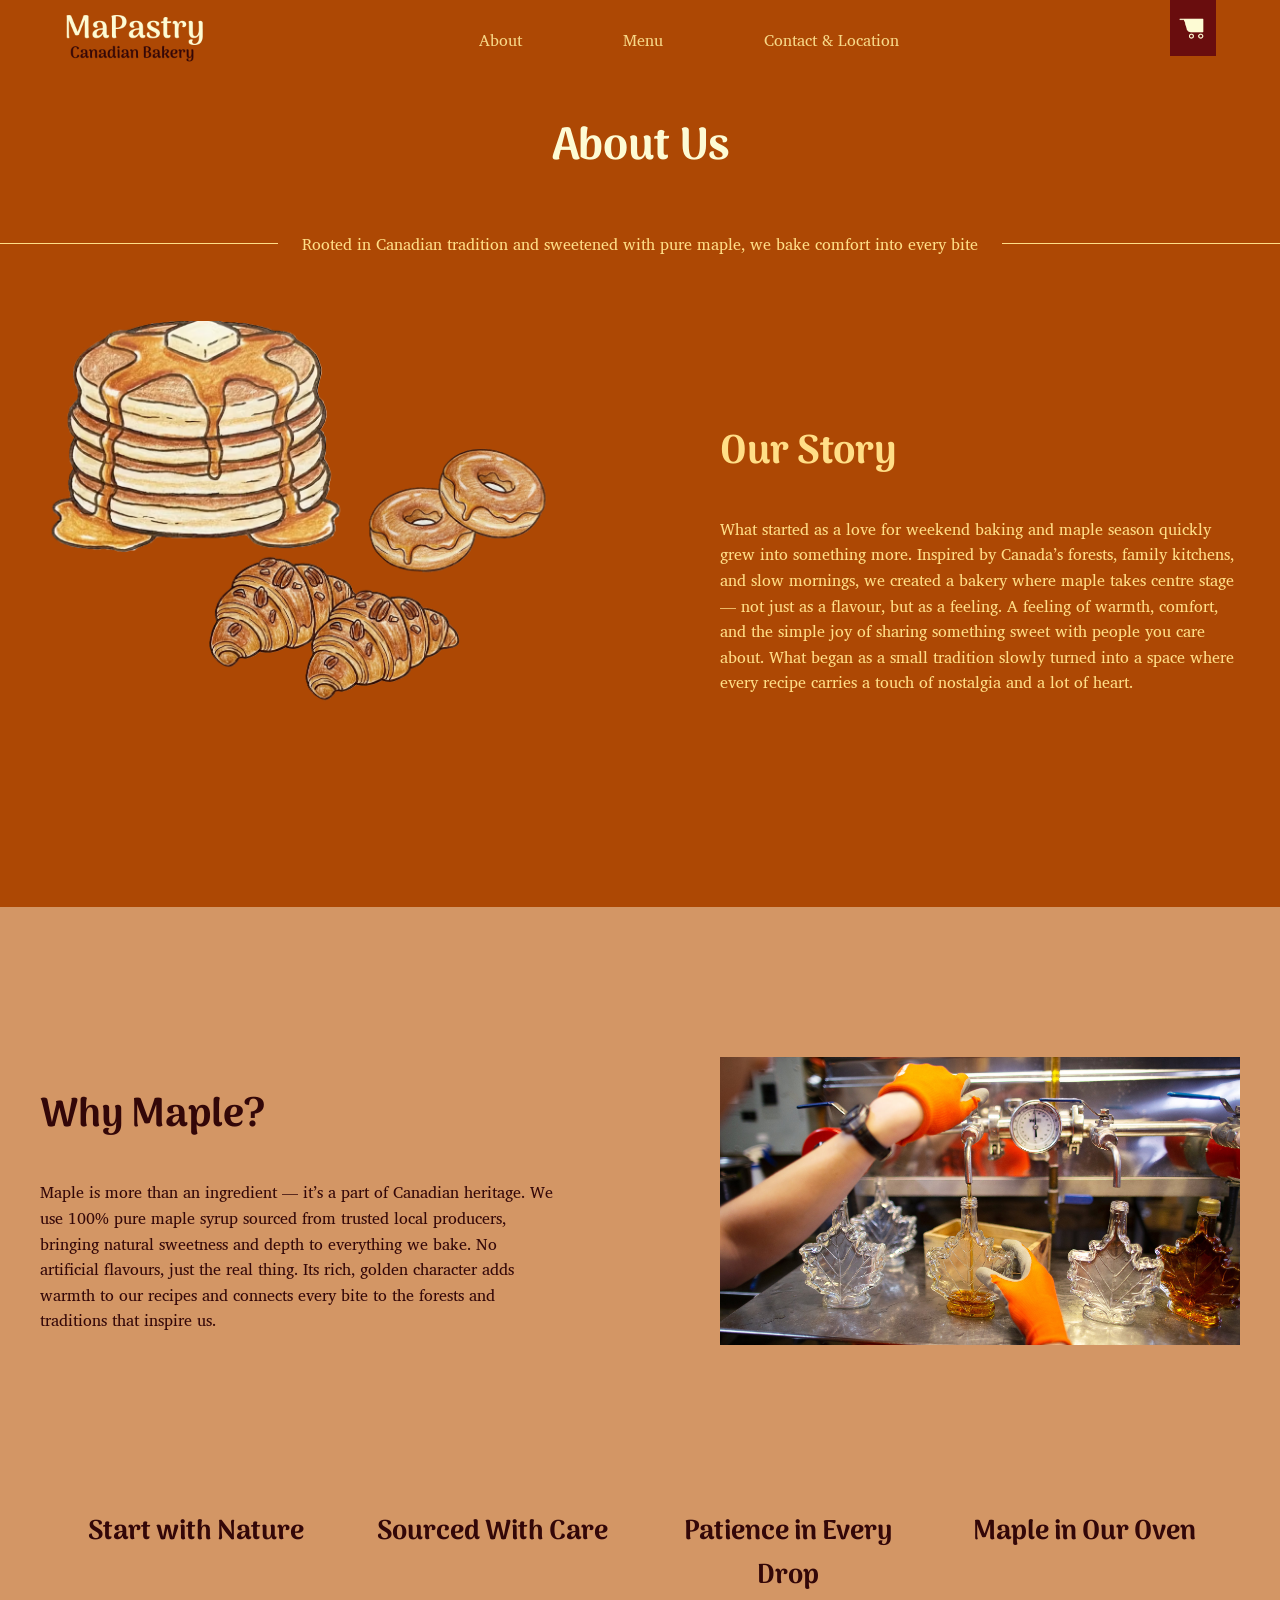
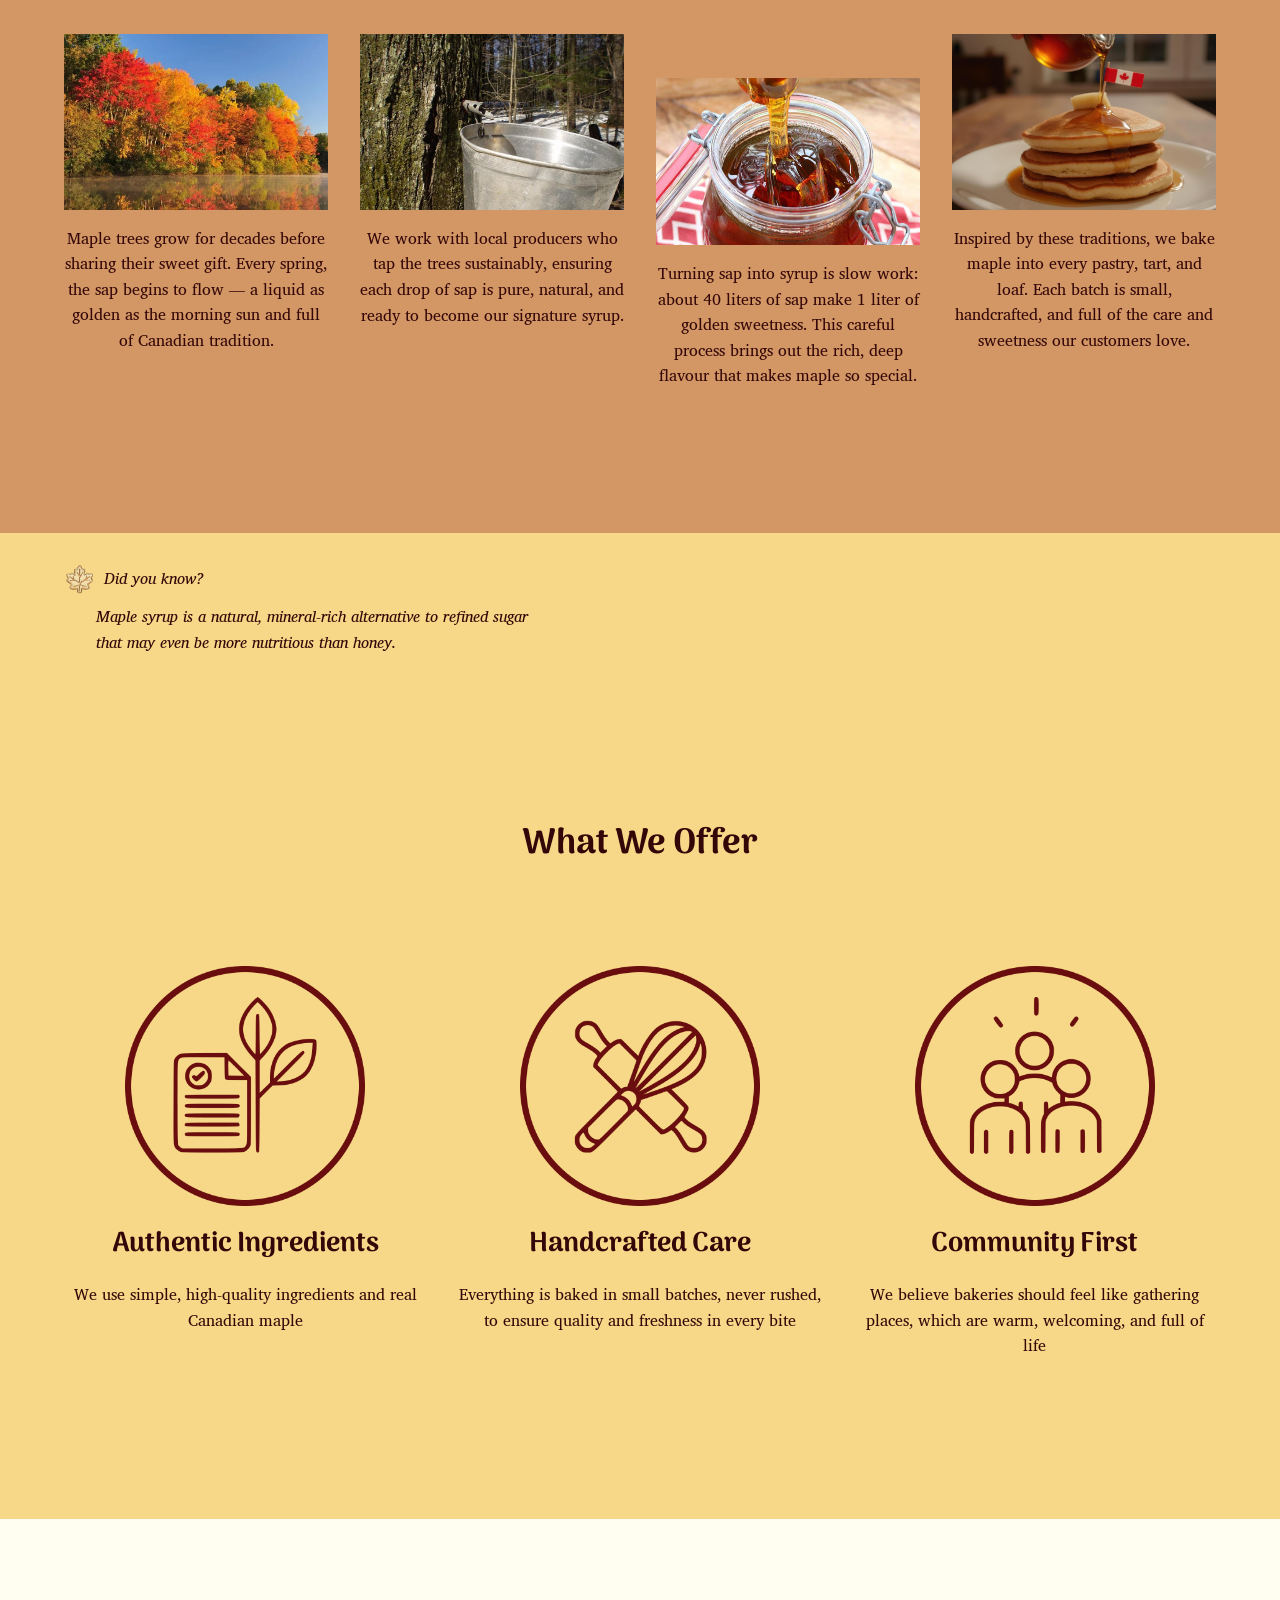
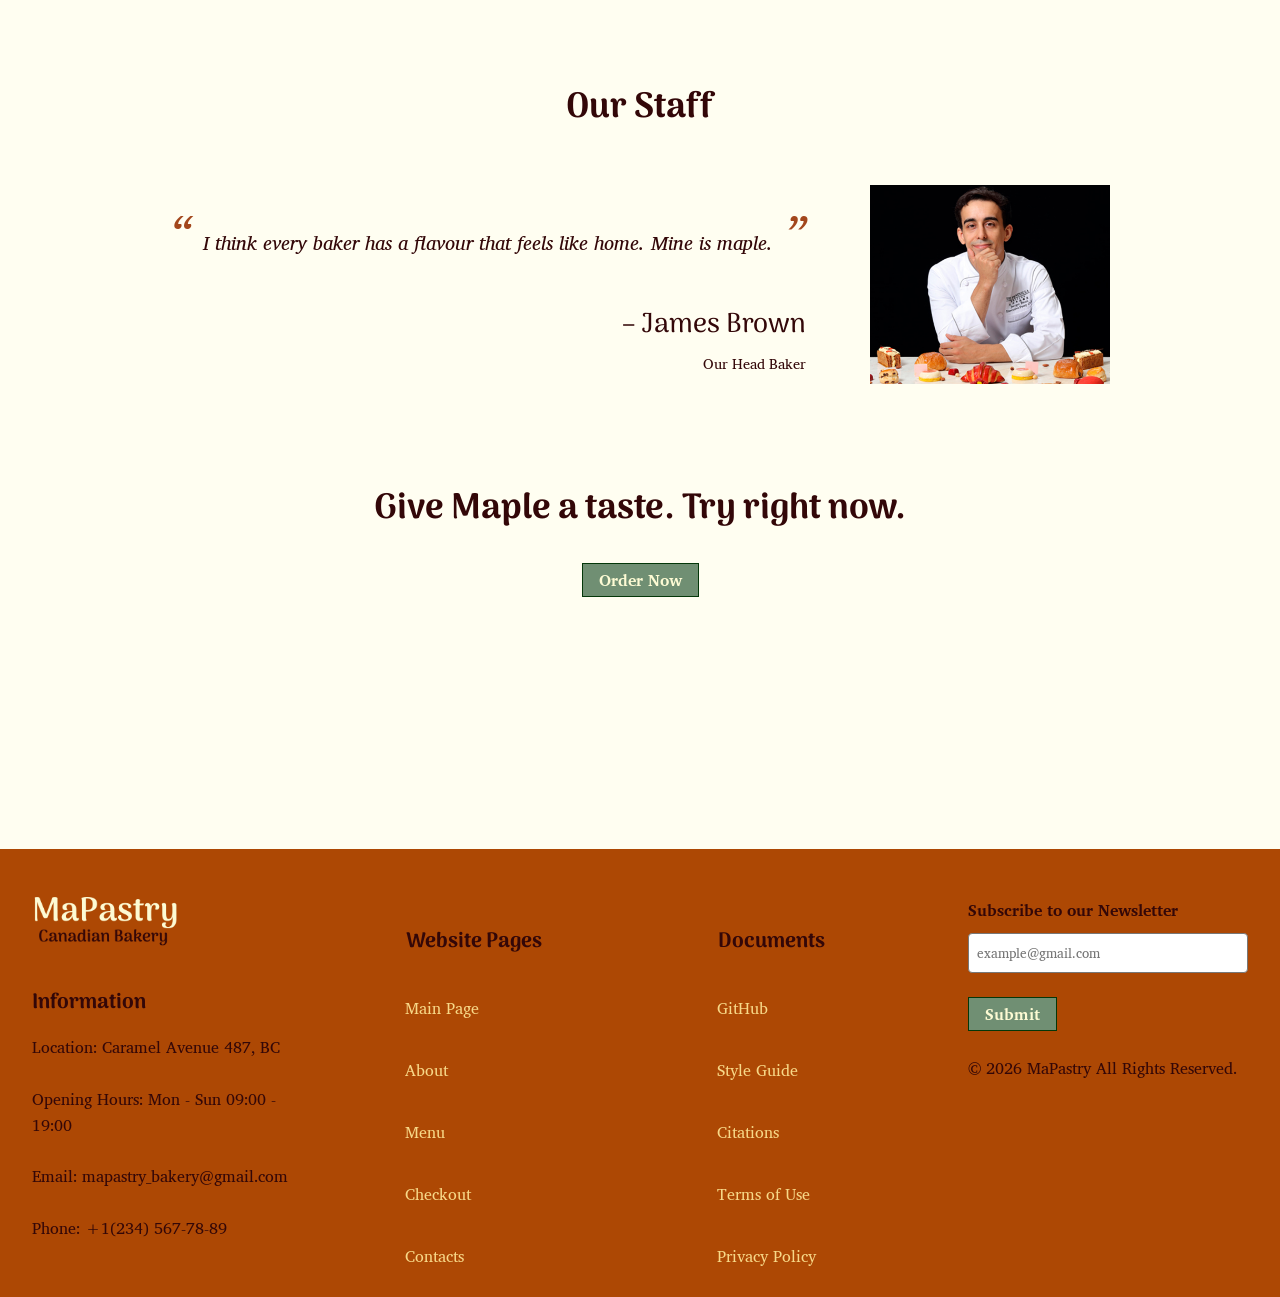
==== commit 7e6b4ace: "working on polishing and refining fixing al the bugs" ====
--- a/about.html
+++ b/about.html
@@ -14,6 +14,7 @@
 
 <body class="about-page">
   <!--NAVIGATION BAR-->
+  <header>
   <nav id="navbar" class="navbar">
   <div class="logo">
 
@@ -35,12 +36,12 @@
       <img src="img/cart-hover.png" class="hover" alt="Shopping cart icon hover (for about page)">
     </a>
   </div>
-
 </nav>
-
-<!--<p ORANGE SECTION !-->
+</header>
+
+<!-- ORANGE SECTION !-->
   <section class="bgOrange">
-    <h2>About Us</h2>
+    <h1>About Us</h1>
 
 <p class="orangeSection-subtitle">
  Rooted in Canadian tradition and sweetened with pure maple, we bake comfort into every bite
@@ -193,14 +194,14 @@
         <div class = "footer-container">
           <div class = "footer-column-first">
             <img src="img/mapastry-logo.png" alt="MaPastry Canadian Bakery logo" width = 150 height = 50>
-            <h3>Information</h3>
+            <h4>Information</h4>
             <p>Location: Caramel Avenue 487, BC</p>
             <p>Opening Hours: Mon - Sun 09:00 - 19:00</p>
             <p>Email: mapastry_bakery@gmail.com</p>
             <p>Phone: +1(234) 567-78-89</p>
           </div>
           <div class = "footer-column-second">
-            <h3>Website Pages</h3>
+            <h4>Website Pages</h4>
             <a href="landingPage.html" class="navFooter">Main Page</a>
             <a href="about.html" class="navFooter">About</a>
             <a href="product-list.html" class="navFooter">Menu</a>
@@ -208,10 +209,10 @@
             <a href="contacts.html" class="navFooter">Contacts</a>
           </div>
           <div class = "footer-column-third">
-            <h3>Documents</h3>
+            <h4>Documents</h4>
             <a href="https://github.com/Makusa-san/iat339-p2-team3" class = "navFooter">GitHub</a>
             <a href="https://makusa-san.github.io/iat339-p2-team3/index.html" class = "navFooter">Style Guide</a>
-            <a href="https://makusa-san.github.io/iat339-p2-team3/index.html#citations" class = "navFooter">Citations</a>
+            <a href="citations.html" class = "navFooter">Citations</a>
             <a href = "#" class = "navFooter">Terms of Use</a>
             <a href = "#" class = "navFooter">Privacy Policy</a>
           </div>
--- a/main.css
+++ b/main.css
@@ -20,17 +20,16 @@
 
 
 
-header{
+.style-guide-page header{
   background: #AD4804;
   color: #F7D888;
-  padding: 2rem;
+  padding: 0;
   margin-bottom: 2rem;
   display: flex;
   gap: 1.5rem;
-  flex-wrap: wrap; /* used to adjust header elements placing: https://developer.mozilla.org/en-US/docs/Web/CSS/Reference/Properties/flex-wrap*/
+  flex-wrap: wrap;
   border-radius: 1.75rem;
 }
-
 
 .style-guide-page header nav {
   display: flex;
@@ -38,16 +37,16 @@
   gap: 0.5rem;        
 }
 
-header nav a{
+.style-guide-header nav a{
   color: #F7D888;
   text-decoration: none;
-  padding: 0.6rem 1rem;
+  padding: 0.8rem 1rem;
   transition: 0.2s;
   margin-left: 1rem;
 }
 
 
-header nav a:hover {
+.style-guide-header nav a:hover {
   background: #6E2606;
   color: #FDFBD4;
 }
@@ -100,17 +99,6 @@
 .web-footer{
   background: #AD4804;
   padding: 3rem 2rem 1.5rem 2rem;
-}
-
-.footer-column-first h3,
-.footer-column-first h4,
-.footer-column-second h3,
-.footer-column-second h4,
-.footer-column-third h3,
-.footer-column-third h4,
-.footer-column-fourth h3,
-.footer-column-fourth h4 {
-  font-size: 1.2rem;
 }
 .navFooter {
   display: inline-block;
@@ -138,7 +126,6 @@
   flex-direction: column;
 }
 
-
 .footer-column-first{
   gap: 0.6rem;
 }
@@ -161,11 +148,11 @@
   align-self: flex-start;
 }
 
-.footer-column-second h3, .footer-column-second h4 {
+.footer-column-second h4 {
   margin-left: 3.9rem;
 }
 
-.footer-column-third h3,.footer-column-third h4 {
+.footer-column-third h4 {
   margin-left: 3.9rem;
 }
 
@@ -316,7 +303,7 @@
 
 
 
-.nav-link {
+.nav-link header{
   background: #AD4804;
   color: #F7D888;
   text-decoration: none;
@@ -325,7 +312,7 @@
   transition: 0.2s;
 }
 
-.nav-link:hover, .nav-link:focus {
+.nav-link header:hover, .nav-link header:focus {
   background: #6E2606;
   color: #FDFBD4; 
 }
@@ -860,7 +847,7 @@
 }
 
 /* NAVIGATION BAR FOR LANDING PAGE */
-.navbar {
+.navbar{
   position: fixed;
   width: 100%;
   display: flex;
@@ -916,7 +903,6 @@
 .icon .hover {
   position: absolute;   
   top: 0;
-  right: 2rem;
   opacity: 0;
    transition: opacity 0.2s ease;
 }
@@ -1115,9 +1101,9 @@
   margin: 0 auto;
   padding-bottom: 8rem;
 }
-.news-columns img {
+.news-columnsABOUT img {
   width: 100%;
-  max-height: 12rem;
+  max-height: 15rem;
   object-fit: cover;
 }
 
@@ -1210,20 +1196,16 @@
 /* I learnt how to make big quotes here: https://stackoverflow.com/questions/27426045/big-quotation-marks-styled-in-html-css */
 .quote-text p::before {
   content: open-quote;
-  font-size: 4rem;
-  position: absolute;
-  right: 40rem;
-  top: -2.5rem;
+  font-size: 3rem;
   color: #a3471c;
+  margin-right: 0.3rem;
 }
 
 .quote-text p::after {
   content: close-quote;
-  font-size: 4rem;
-  position: absolute;
-  right: -2rem;
-  bottom: -4rem;
+  font-size: 3rem;
   color: #a3471c;
+  margin-left: 0.3rem;
 }
 
 .quote-author {
@@ -1300,20 +1282,16 @@
 
   .quote-text p::before {
   content: open-quote;
-  font-size: 4rem;
-  position: absolute;
-  right: 17rem;
-  top: -2.5rem;
+  font-size: 2rem;
   color: #a3471c;
+  margin-right: 0.3rem;
 }
 
 .quote-text p::after {
   content: close-quote;
-  font-size: 4rem;
-  position: absolute;
-  right: -2rem;
-  bottom: -4rem;
+  font-size: 2rem;
   color: #a3471c;
+  margin-left: 0.3rem;
 }
 
 .quote-text p{
@@ -1690,4 +1668,31 @@
   .form-button {
     align-self: center;
   }
-}
+
+}
+
+/* CITATIONS PAGE */
+
+.citations h1 {
+  text-align: center;
+ color:#330708;
+
+}
+
+.citations-list {
+  list-style: none;
+  padding: 0;
+}
+
+.citations-list li {
+  margin-bottom: 1rem;
+}
+
+.citations-list a {
+  text-decoration: none;
+  color: #AD4804;
+}
+
+.citations-list a:hover {
+  text-decoration: underline;
+}
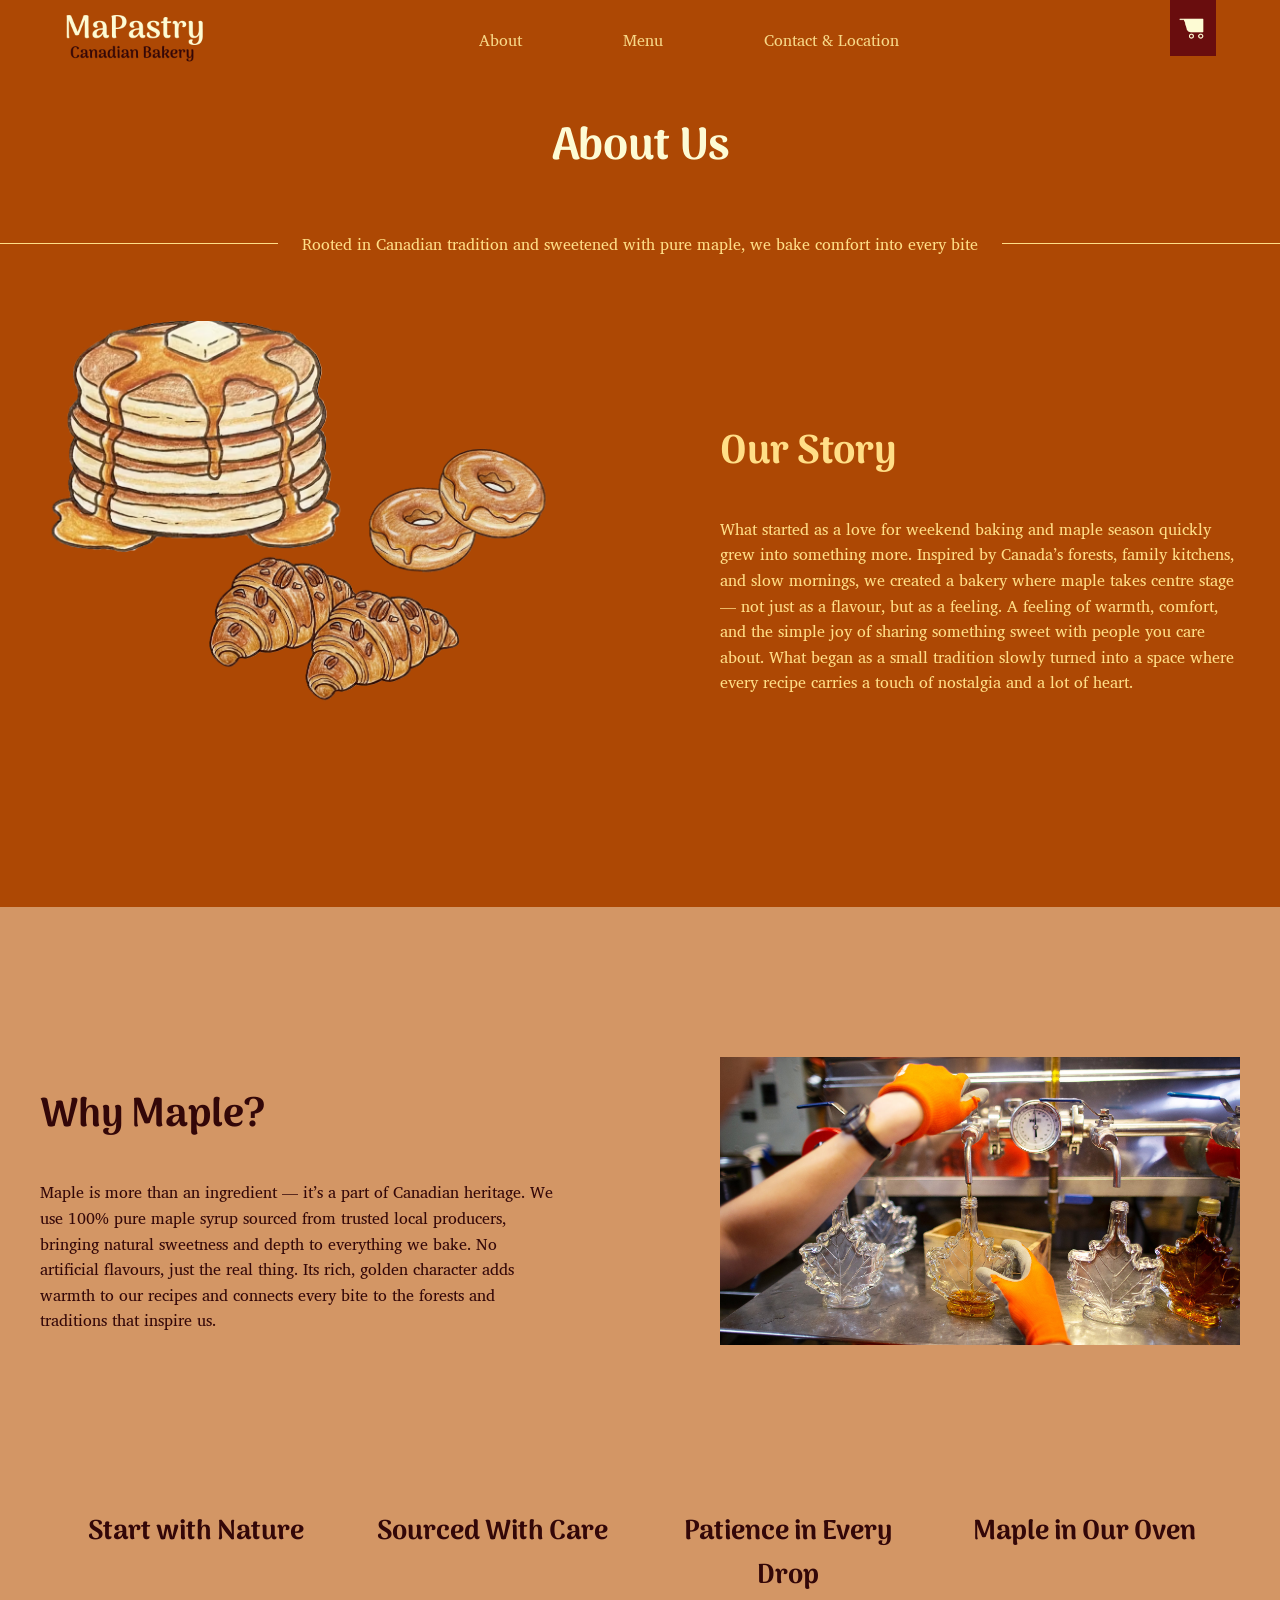
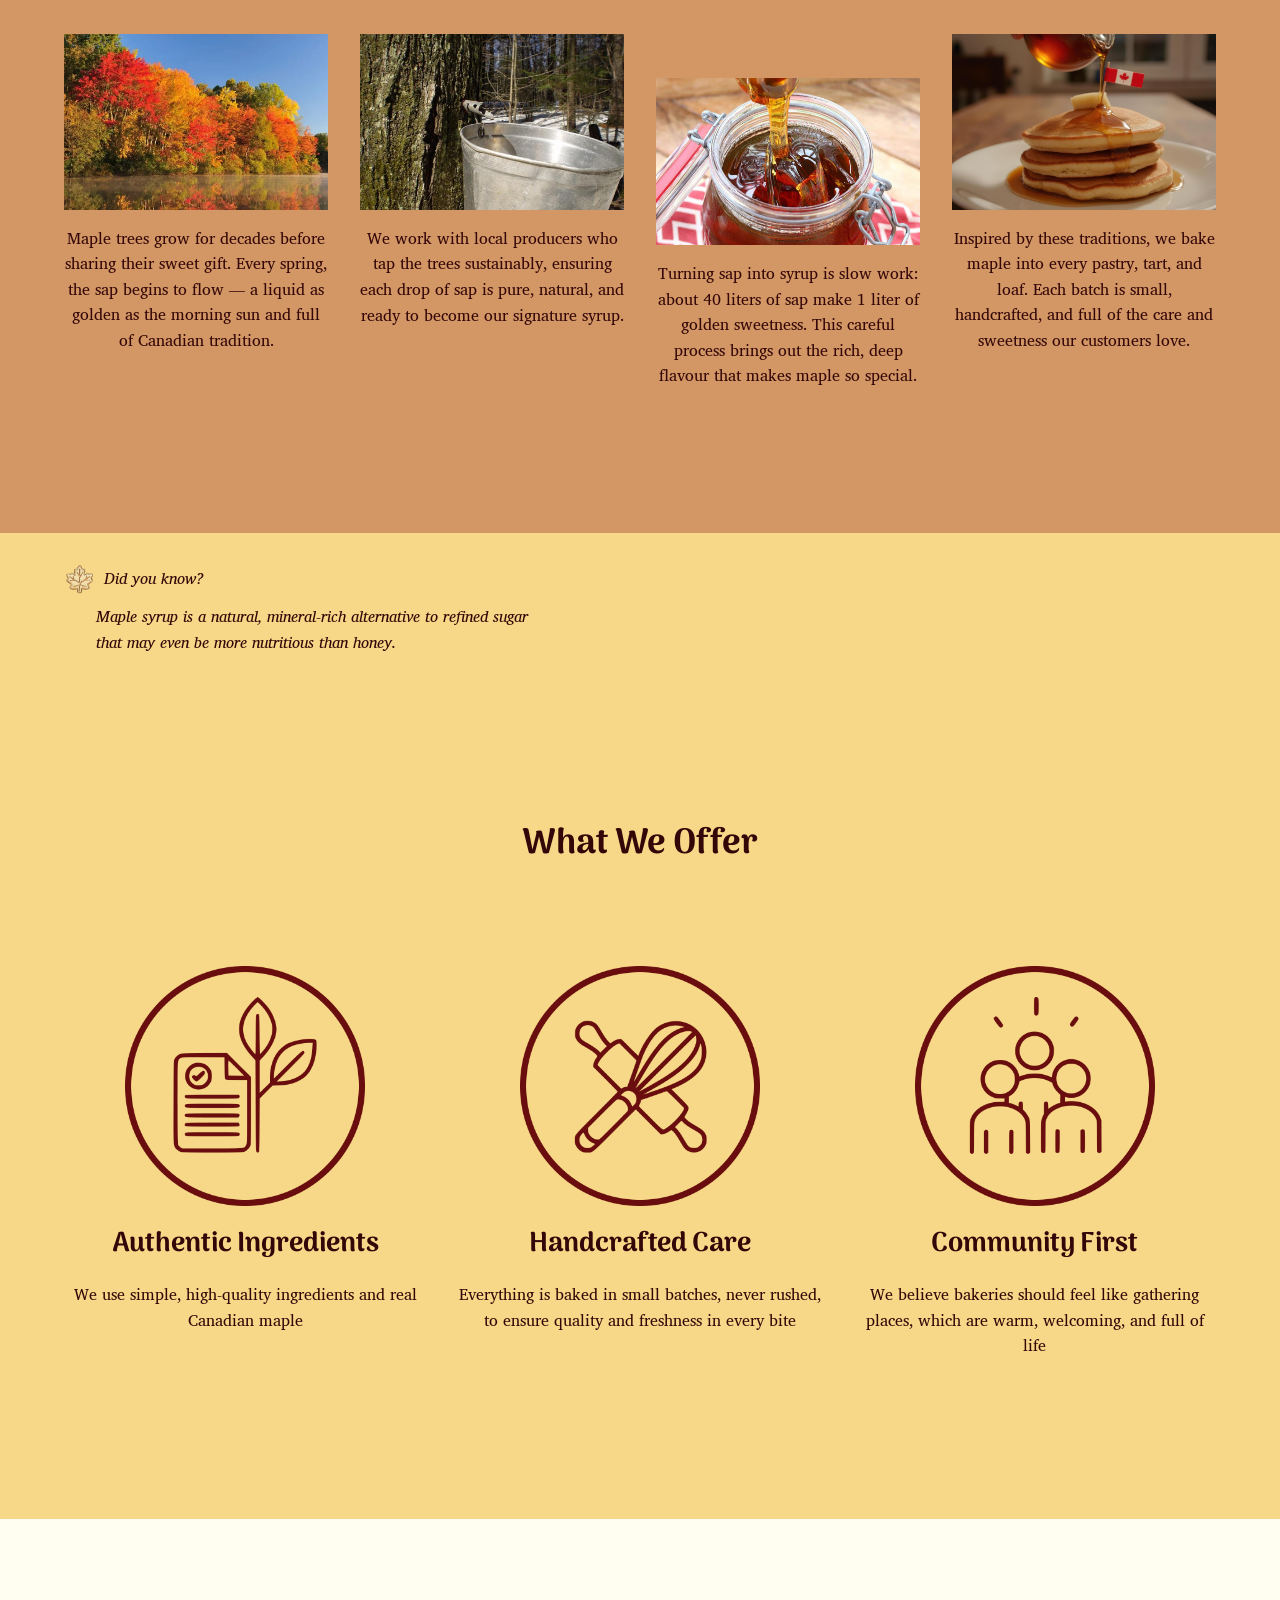
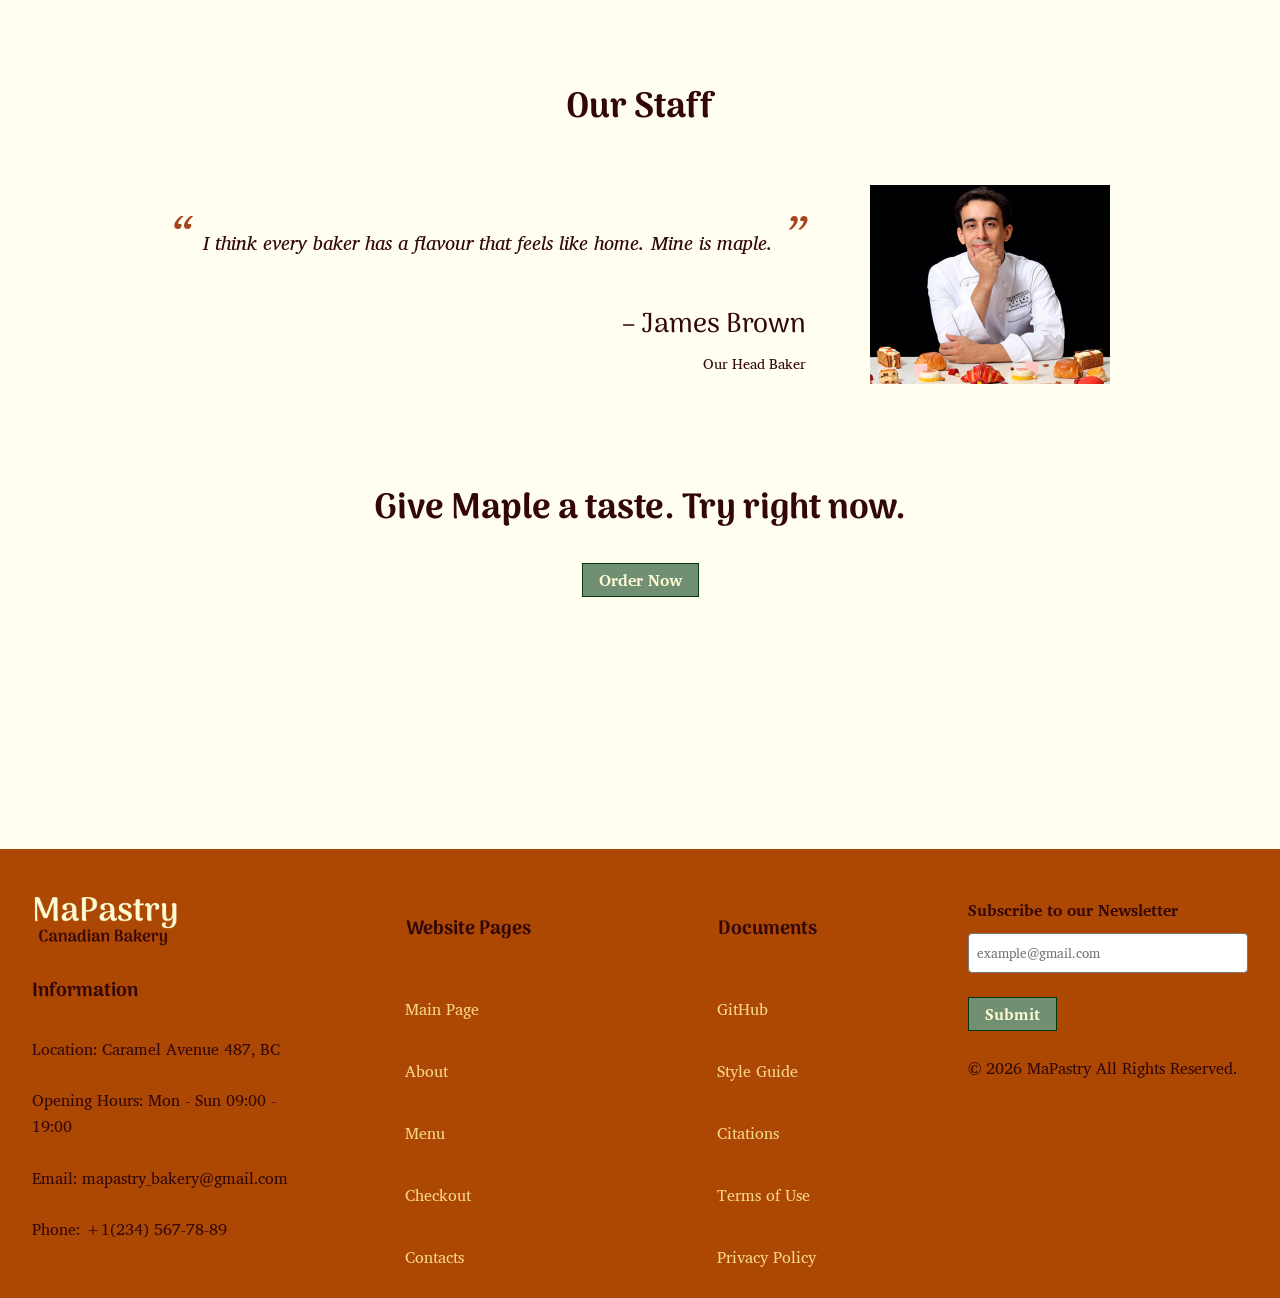
==== commit a373e182: "Merge remote-tracking branch 'origin/Mila's-branch' into Mila's-branch" ====
--- a/about.html
+++ b/about.html
@@ -194,14 +194,14 @@
         <div class = "footer-container">
           <div class = "footer-column-first">
             <img src="img/mapastry-logo.png" alt="MaPastry Canadian Bakery logo" width = 150 height = 50>
-            <h4>Information</h4>
+            <h3>Information</h3>
             <p>Location: Caramel Avenue 487, BC</p>
             <p>Opening Hours: Mon - Sun 09:00 - 19:00</p>
             <p>Email: mapastry_bakery@gmail.com</p>
             <p>Phone: +1(234) 567-78-89</p>
           </div>
           <div class = "footer-column-second">
-            <h4>Website Pages</h4>
+            <h3>Website Pages</h3>
             <a href="landingPage.html" class="navFooter">Main Page</a>
             <a href="about.html" class="navFooter">About</a>
             <a href="product-list.html" class="navFooter">Menu</a>
@@ -209,7 +209,7 @@
             <a href="contacts.html" class="navFooter">Contacts</a>
           </div>
           <div class = "footer-column-third">
-            <h4>Documents</h4>
+            <h3>Documents</h3>
             <a href="https://github.com/Makusa-san/iat339-p2-team3" class = "navFooter">GitHub</a>
             <a href="https://makusa-san.github.io/iat339-p2-team3/index.html" class = "navFooter">Style Guide</a>
             <a href="citations.html" class = "navFooter">Citations</a>
--- a/main.css
+++ b/main.css
@@ -99,6 +99,17 @@
 .web-footer{
   background: #AD4804;
   padding: 3rem 2rem 1.5rem 2rem;
+}
+
+.footer-column-first h3,
+.footer-column-first h4,
+.footer-column-second h3,
+.footer-column-second h4,
+.footer-column-third h3,
+.footer-column-third h4,
+.footer-column-fourth h3,
+.footer-column-fourth h4 {
+  font-size: 1.2rem;
 }
 .navFooter {
   display: inline-block;
@@ -126,6 +137,7 @@
   flex-direction: column;
 }
 
+
 .footer-column-first{
   gap: 0.6rem;
 }
@@ -148,11 +160,11 @@
   align-self: flex-start;
 }
 
-.footer-column-second h4 {
+.footer-column-second h3, .footer-column-second h4 {
   margin-left: 3.9rem;
 }
 
-.footer-column-third h4 {
+.footer-column-third h3,.footer-column-third h4 {
   margin-left: 3.9rem;
 }
 
@@ -1668,7 +1680,6 @@
   .form-button {
     align-self: center;
   }
-
 }
 
 /* CITATIONS PAGE */
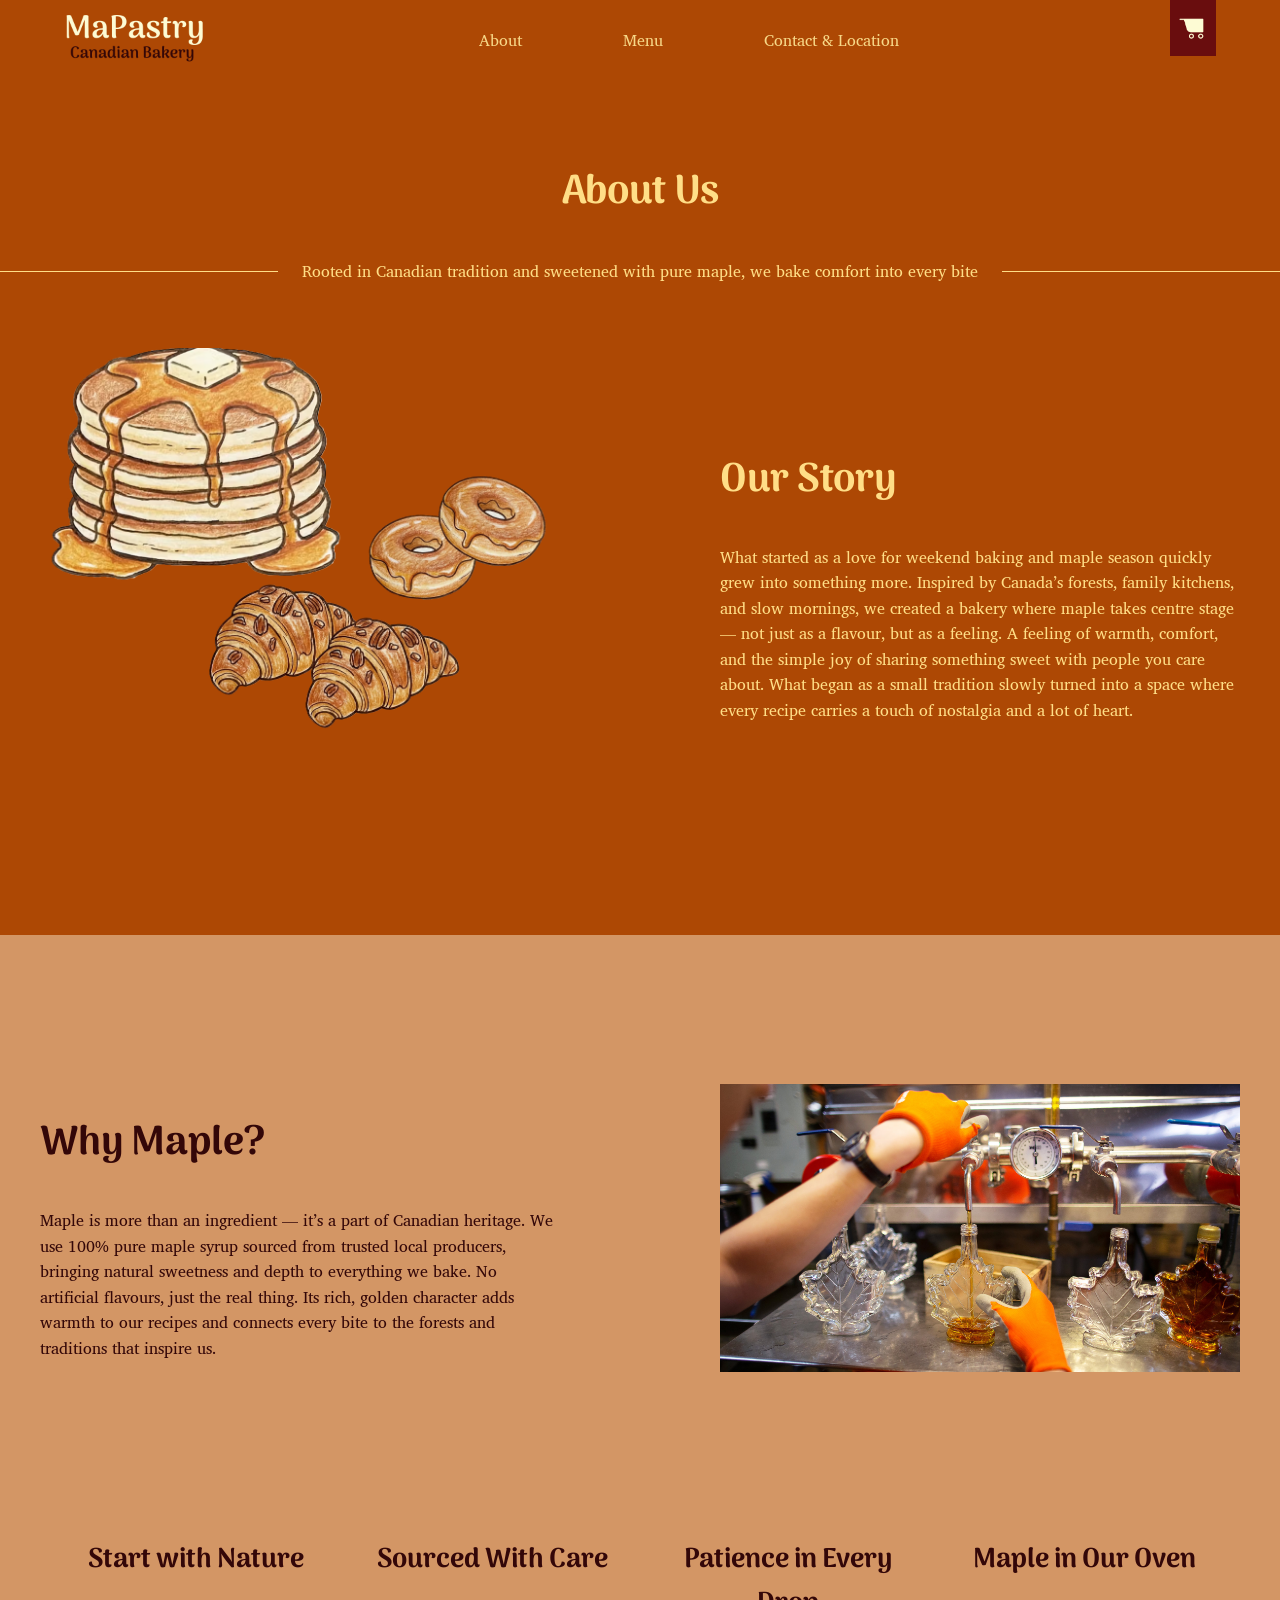
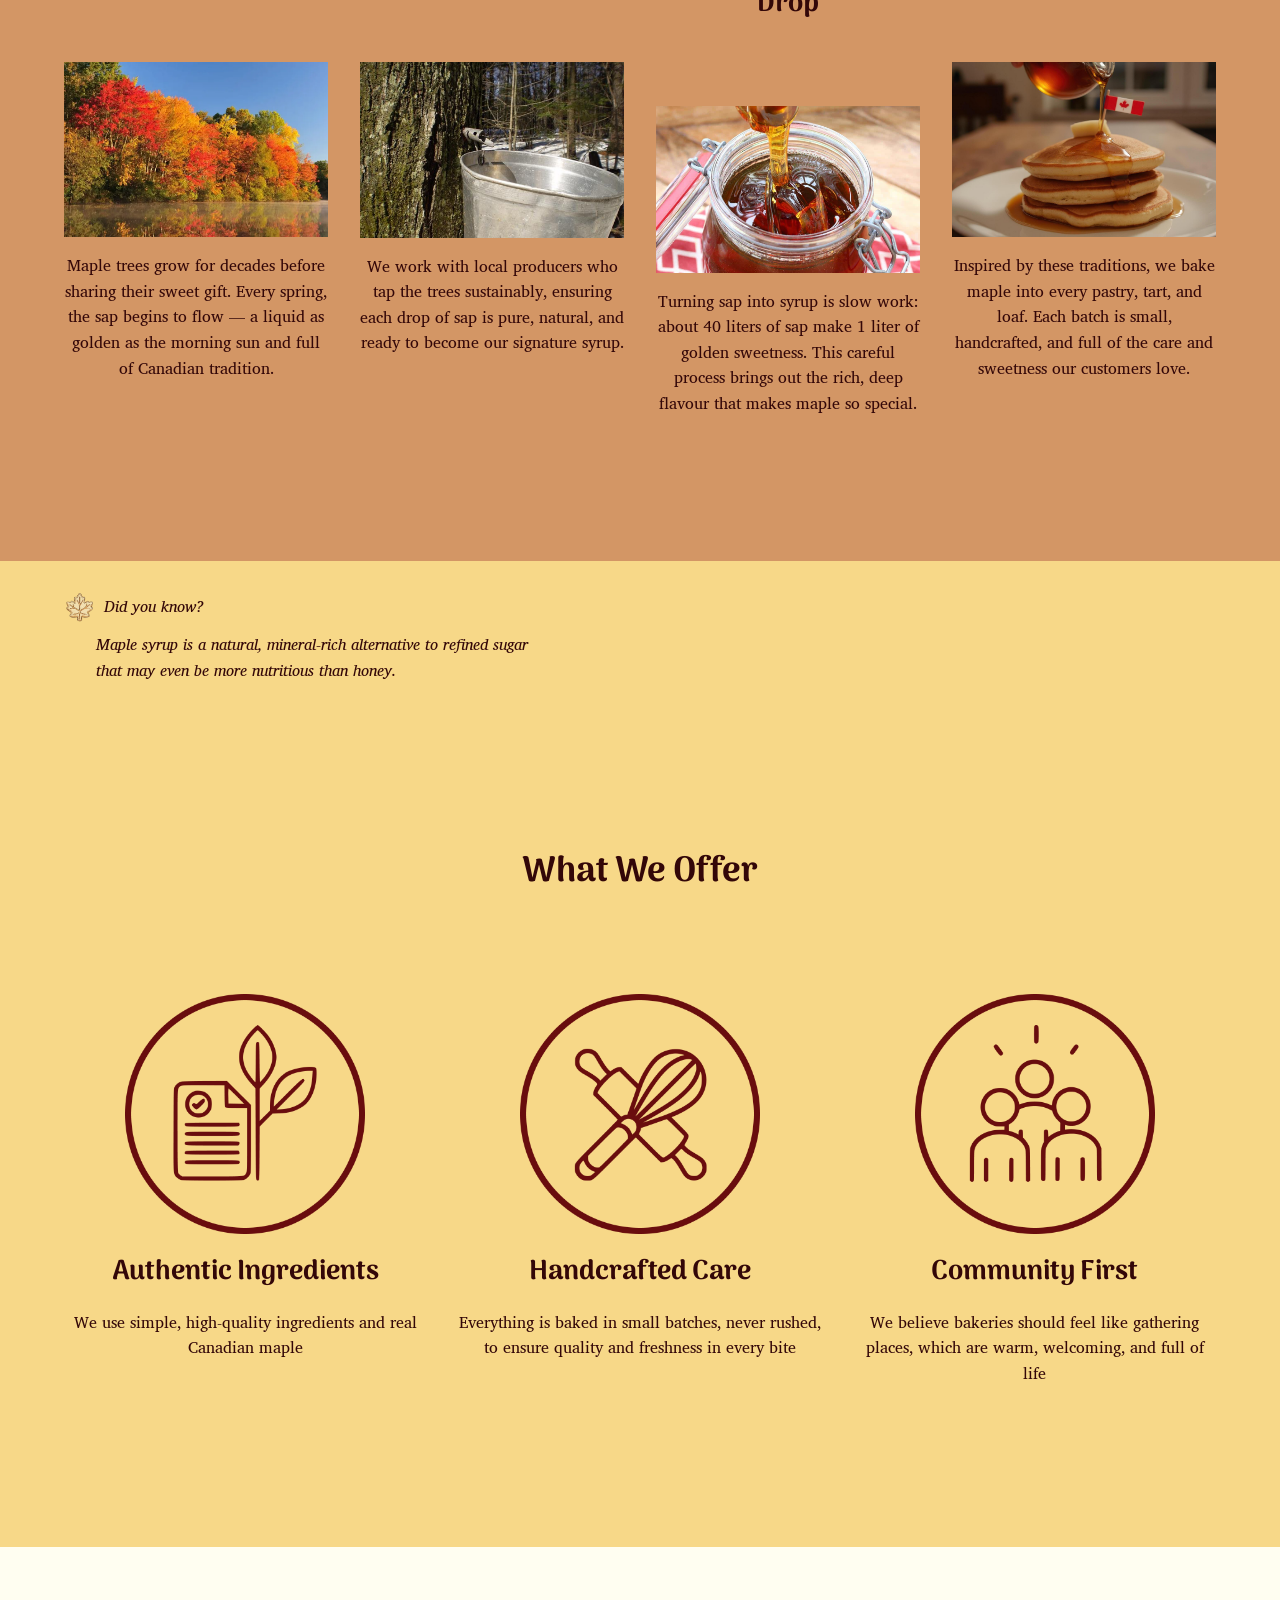
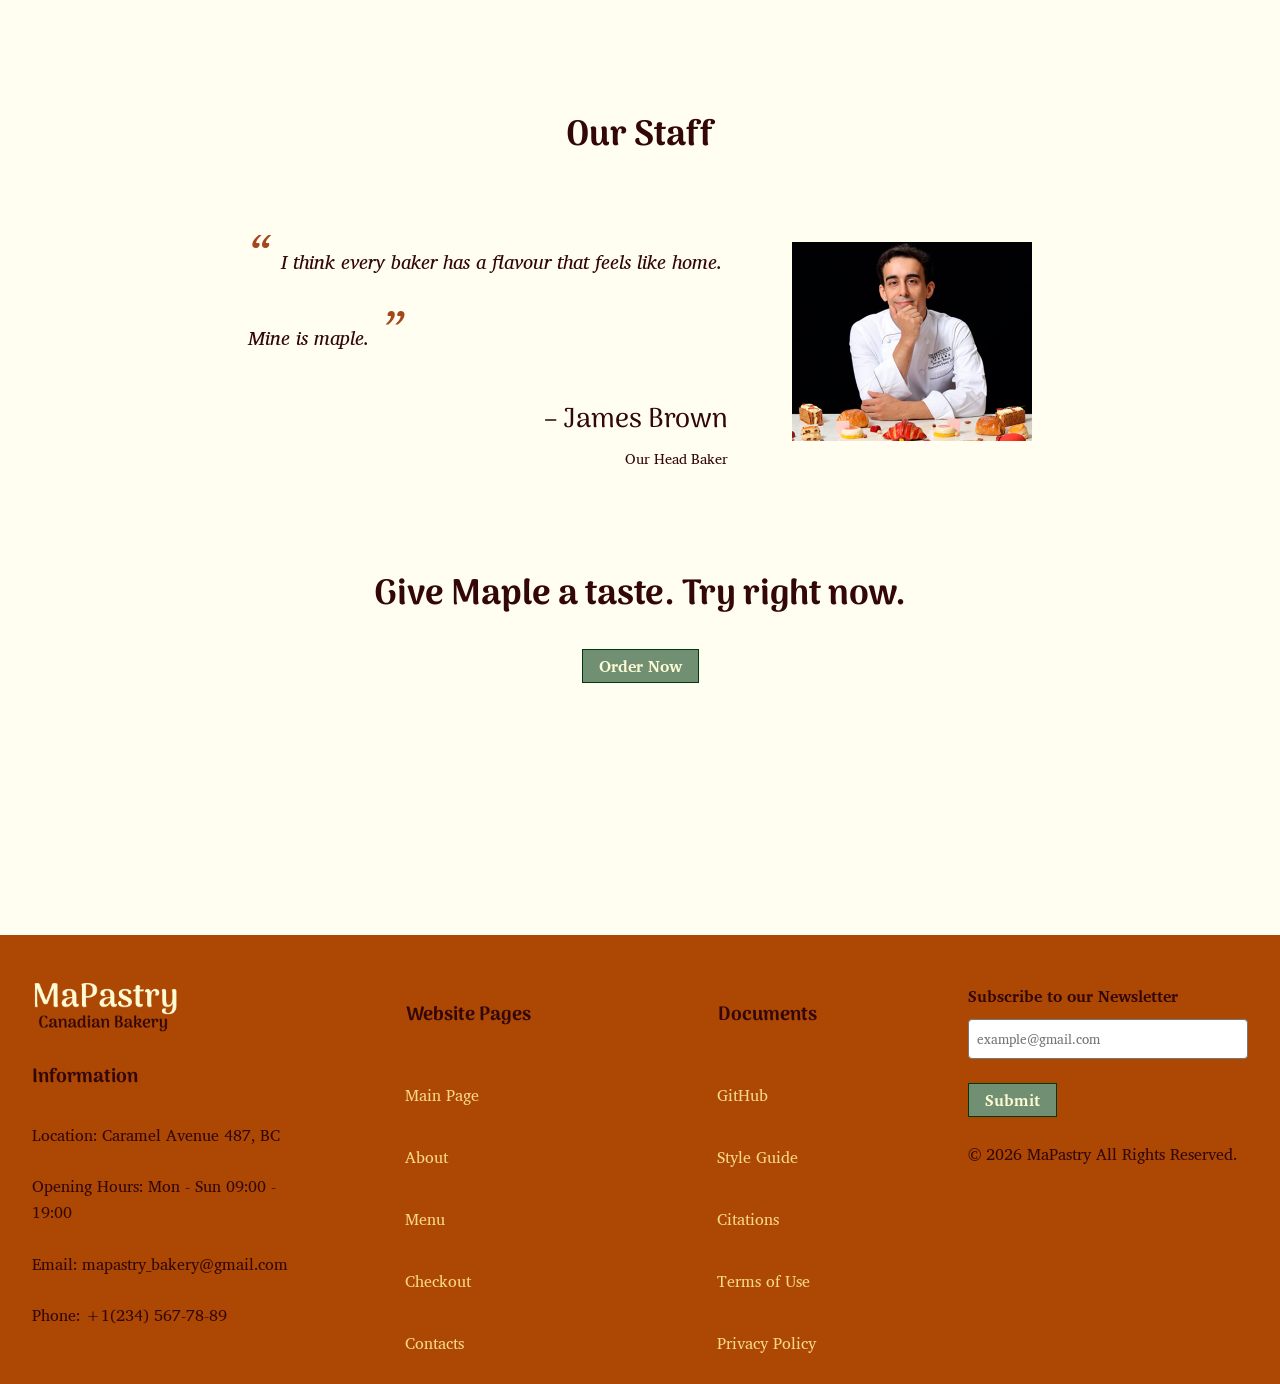
==== commit 3540da1d: "Finale Chnages Correctly transferred all changes between braches, fixed the issues." ====
--- a/about.html
+++ b/about.html
@@ -14,7 +14,6 @@
 
 <body class="about-page">
   <!--NAVIGATION BAR-->
-  <header>
   <nav id="navbar" class="navbar">
   <div class="logo">
 
@@ -36,12 +35,12 @@
       <img src="img/cart-hover.png" class="hover" alt="Shopping cart icon hover (for about page)">
     </a>
   </div>
+
 </nav>
-</header>
-
-<!-- ORANGE SECTION !-->
+
+<!--<p ORANGE SECTION !-->
   <section class="bgOrange">
-    <h1>About Us</h1>
+    <h2>About Us</h2>
 
 <p class="orangeSection-subtitle">
  Rooted in Canadian tradition and sweetened with pure maple, we bake comfort into every bite
@@ -211,7 +210,7 @@
           <div class = "footer-column-third">
             <h3>Documents</h3>
             <a href="https://github.com/Makusa-san/iat339-p2-team3" class = "navFooter">GitHub</a>
-            <a href="https://makusa-san.github.io/iat339-p2-team3/index.html" class = "navFooter">Style Guide</a>
+            <a href="index.html" class = "navFooter">Style Guide</a>
             <a href="citations.html" class = "navFooter">Citations</a>
             <a href = "#" class = "navFooter">Terms of Use</a>
             <a href = "#" class = "navFooter">Privacy Policy</a>
--- a/main.css
+++ b/main.css
@@ -27,9 +27,10 @@
   margin-bottom: 2rem;
   display: flex;
   gap: 1.5rem;
-  flex-wrap: wrap;
+  flex-wrap: wrap; /* used to adjust header elements placing: https://developer.mozilla.org/en-US/docs/Web/CSS/Reference/Properties/flex-wrap*/
   border-radius: 1.75rem;
 }
+
 
 .style-guide-page header nav {
   display: flex;
@@ -63,8 +64,8 @@
   font-family: "Arima Madurai", cursive;
   font-size: 2.8rem;
   padding: 0.6rem 1rem;
-  color: #FDFBD4;
- 
+  color: #330708;
+  padding-top: 5rem;
 }
 
 h2 {
@@ -184,7 +185,7 @@
   }
 
   .footer-column-first {
-    grid-column: 1 / -1;
+    grid-column: 1 / -1; /*looked up to divide content on the footer: https://developer.mozilla.org/en-US/docs/Web/CSS/Reference/Properties/grid-column*/
   }
 
   .footer-column-first{
@@ -211,11 +212,11 @@
     align-self: center;
   }
 
-  .footer-column-second h4 {
+  .footer-column-second h4, .footer-column-second h3 {
     align-self: flex-start;
   }
 
-  .footer-column-third h4 {
+  .footer-column-third h4, .footer-column-third h3 {
     align-self: flex-start;
   }
 
@@ -319,9 +320,6 @@
   background: #AD4804;
   color: #F7D888;
   text-decoration: none;
-  padding: 0.6rem 1rem;
-  display: inline-block;
-  transition: 0.2s;
 }
 
 .nav-link header:hover, .nav-link header:focus {
@@ -416,11 +414,11 @@
   width: 10px;
   height: 10px;
   background: #330708;
-  border-radius: 50%;
+  border-radius: 50%; /*changed roundness of buttons: https://developer.mozilla.org/en-US/docs/Web/CSS/Reference/Properties/border-radius */
   position: absolute;
   top: 50%;
   left: 50%;
-  transform: translate(-50%, -50%);
+  transform: translate(-50%, -50%);/*https://developer.mozilla.org/en-US/docs/Web/CSS/Reference/Values/transform-function/translate*/
 }
 
 
@@ -469,15 +467,17 @@
 }
 
 
-.product-listing h4, .product-allergens, .product-description {
+.product-listing h2, .product-allergens, .product-description {
  text-align: left;
  margin-left: 1rem;
  color: #AD4804;
 }
 
 
-.product-listing h4{
+.product-listing h2{
  font-family: "Charis SIL", serif;
+ margin-top: 0;
+ font-size: 1rem;
 }
 .product-description{
  font-weight: 200;
@@ -609,24 +609,24 @@
 }
 
 .cart-item-image {
-    width: 9rem;
-    height: 6rem;
-    min-width: 9rem;
-    min-height: 6rem;
-    object-fit: cover;
-    border: 1px solid #330708;
+  width: 9rem;
+  height: 6rem;
+  min-width: 9rem;
+  min-height: 6rem;
+  object-fit: cover; /* resizing image in the container: https://developer.mozilla.org/en-US/docs/Web/CSS/Reference/Properties/object-fit */
+  border: 1px solid #330708;
 }
 .cart-total {
-    padding: 0.8rem 0;
-    font-weight: 700;
-    font-size: 1.2rem;
-    text-decoration: underline;
-    border-bottom: none; /* used to not apply underline at the end of the container: https://www.udacity.com/blog/2021/08/how-to-apply-the-css-property-border-bottom.html */
+  padding: 0.8rem 0;
+  font-weight: 700;
+  font-size: 1.2rem;
+  text-decoration: underline;
+  border-bottom: none; /* used to not apply underline at the end of the container: https://www.udacity.com/blog/2021/08/how-to-apply-the-css-property-border-bottom.html */
 }
 
 .total-label {
-    justify-self: end;
-    text-decoration: underline;
+  justify-self: end;
+  text-decoration: underline;
 }
 
 img{
@@ -724,7 +724,8 @@
 }
 
 .products-page h2 {
-  padding: 3rem;
+  margin-top: 1rem;
+  font-size: 1.2rem;
 }
 
 .page-header {
@@ -859,7 +860,7 @@
 }
 
 /* NAVIGATION BAR FOR LANDING PAGE */
-.navbar{
+.navbar {
   position: fixed;
   width: 100%;
   display: flex;
@@ -939,11 +940,15 @@
   
 }
 
+.top h1{
+  color: #FDFBD4;
+}
 .logo img {
   height: 3.125rem;
 }
 
 .top-content {
+  margin-top: 6rem;
   max-width: 75rem;
   padding: 2rem 4rem 6rem 4rem;
 }
@@ -1201,6 +1206,7 @@
   font-style: italic;
   line-height: 1.6;
   color: #330708;
+  max-width: 30rem;
 }
 
 /* quotes */
@@ -1392,12 +1398,18 @@
 */
 .detailed-product-section .product-details .product-name {
   margin-left: 1rem;
+  padding: 0;
 }
 
 .detailed-product-section .product-details .product-cost {
   font-size: 1.2rem;
-}
-
+  
+}
+
+.product-detailed-view-upper-section .product-name{
+ font-family: "Charis SIL", serif;
+ color: #AD4804;
+}
 
 
 .detailed-product-section .product-card {
@@ -1438,9 +1450,17 @@
 }
 
 .recommended-section h3 {
-  text-align: center;
+  text-align: left;
+  color: #a3471c;
+  margin-left: 1rem;
+  font-family: "Charis SIL", serif;
   width: 100%;
-  margin-bottom: 2rem;
+  font-size: 1.2rem;
+}
+
+.recommended-section .section-header{
+  font-size: 1.8rem;
+  text-align: center;
 }
 
 @media (max-width: 48rem) {
@@ -1581,7 +1601,7 @@
 }
 
 .contacts-info{
-  width: 40rem;
+  width: 30rem;
   background-color: #D39665;
   border: 2px solid #690D0E;
   padding: 2rem;
@@ -1592,9 +1612,22 @@
   margin-right: 1rem; 
 }
 
-.contacts-info h3{
-  text-align: left;
-  margin-bottom: 1.5rem;
+.contacts-info h2, .form-elements h2 {
+  margin-top: 0;
+  font-size: 2rem;
+}
+
+.contacts-info h2 {
+  margin-bottom: 1rem;
+}
+
+.contact-item h3 {
+  margin: 0 0 0.25rem 0;
+  font-size: 1.5rem;
+}
+
+.contact-item p {
+  margin: 0;
 }
 
 
@@ -1605,7 +1638,7 @@
   margin-bottom: 1rem;
 }
 
-.contact-item h4{
+.contact-item h3{
   margin: 0;
   text-align: left;
 }
@@ -1621,8 +1654,9 @@
   width: 100%;
   max-width: 25rem;
   padding-left: 1rem;
-    padding-right: 1rem;
-}
+  padding-right: 1rem;
+}
+
 
 .contact-section .form-elements label {
   align-self: flex-start;
@@ -1638,6 +1672,9 @@
   box-sizing: border-box;
 }
 
+
+
+
 .contact-section .form-elements input:focus,
 .contact-section .form-elements textarea:focus {
   outline: none;
@@ -1682,12 +1719,24 @@
   }
 }
 
+@media (min-width: 15rem){
+  .top h1{
+    margin-top: 8rem;
+    font-size: 2.5rem;
+  }
+}
+
 /* CITATIONS PAGE */
 
+.citations{
+  padding-bottom: 3rem;
+}
+
 .citations h1 {
-  text-align: center;
+ text-align: center;
  color:#330708;
-
+ padding-top: 6rem;
+ margin-top: 6rem;
 }
 
 .citations-list {
@@ -1707,3 +1756,26 @@
 .citations-list a:hover {
   text-decoration: underline;
 }
+
+header nav a{
+  color:#F7D888;
+  text-decoration: none;
+  padding: 0.8rem 1rem;
+  transition: 0.2s;
+  margin-left: 1rem;
+
+}
+
+header nav a:hover{
+  background: #6E2606;
+  color: #FDFBD4
+}
+
+.style-guide-page h1{
+  color:#FDFBD4;
+  margin-left: 2rem;
+}
+
+.style-guide-page nav{
+  padding: 1rem;
+}
